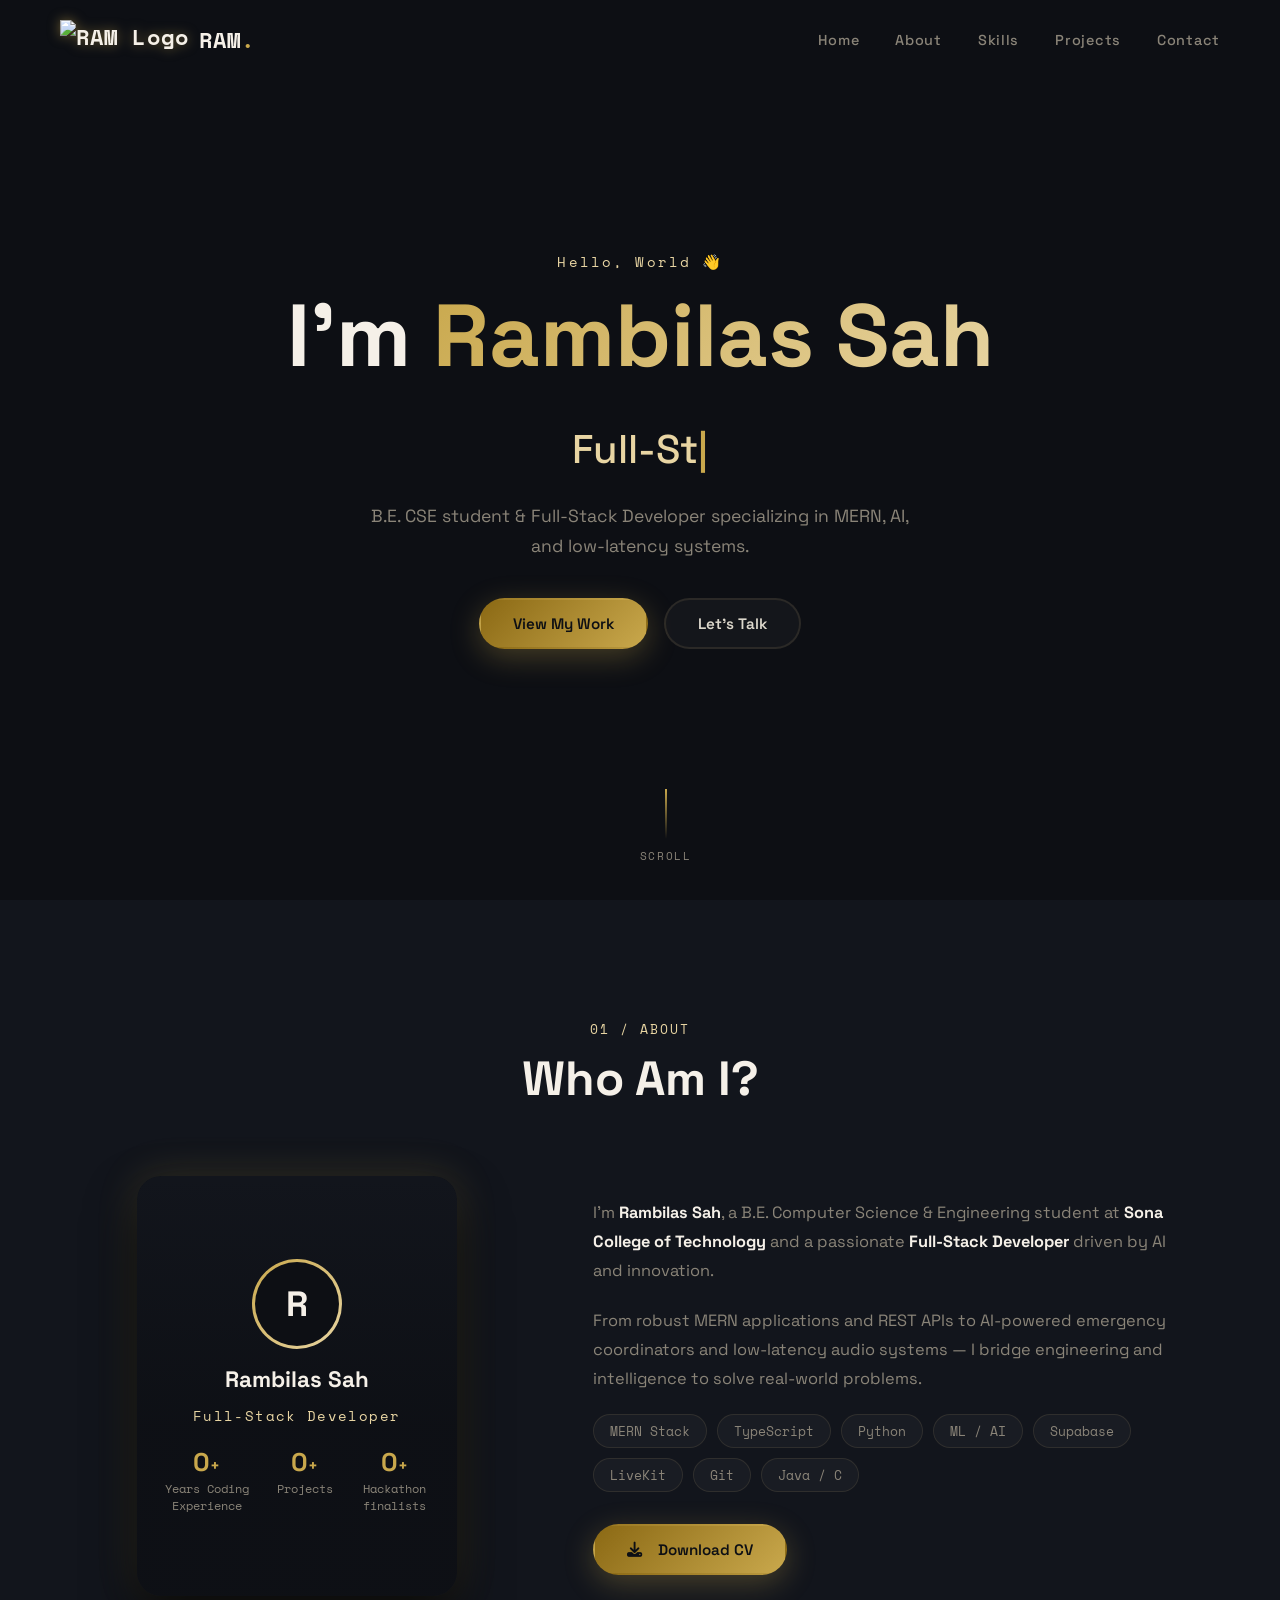
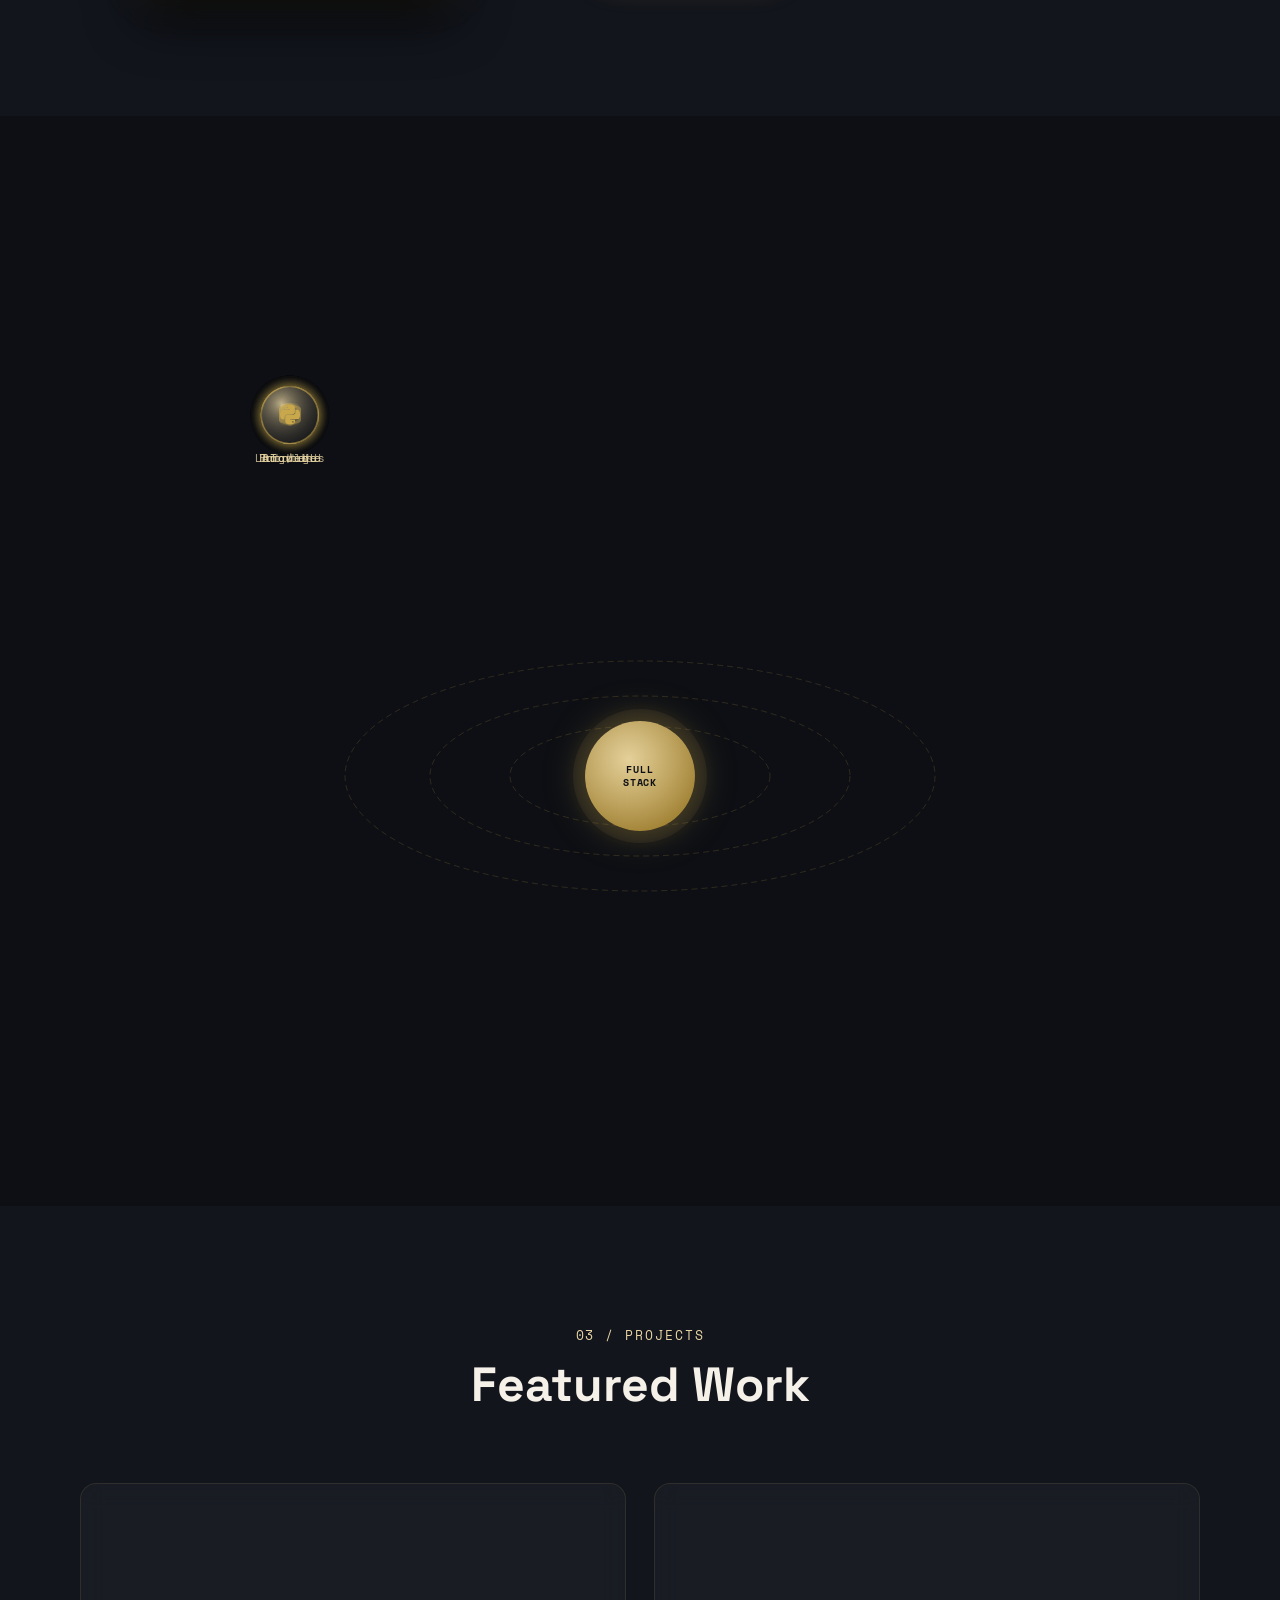
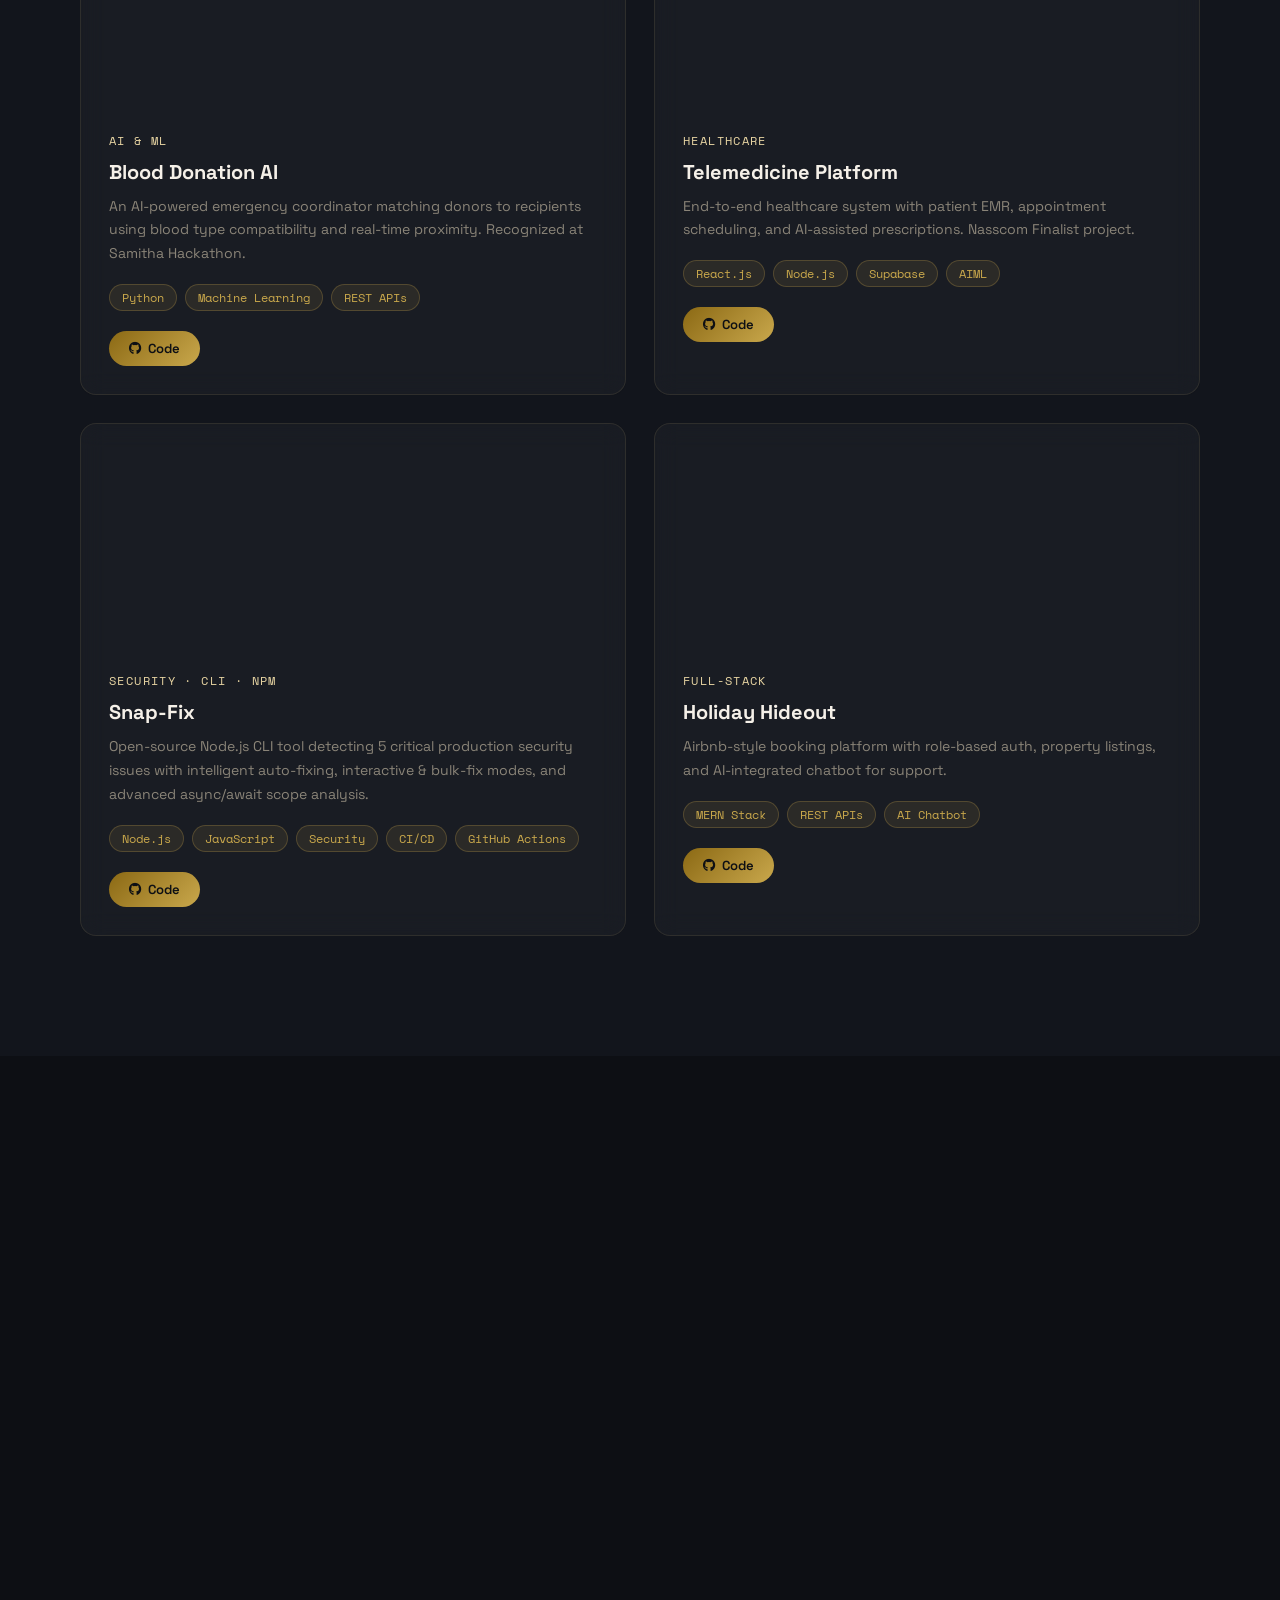
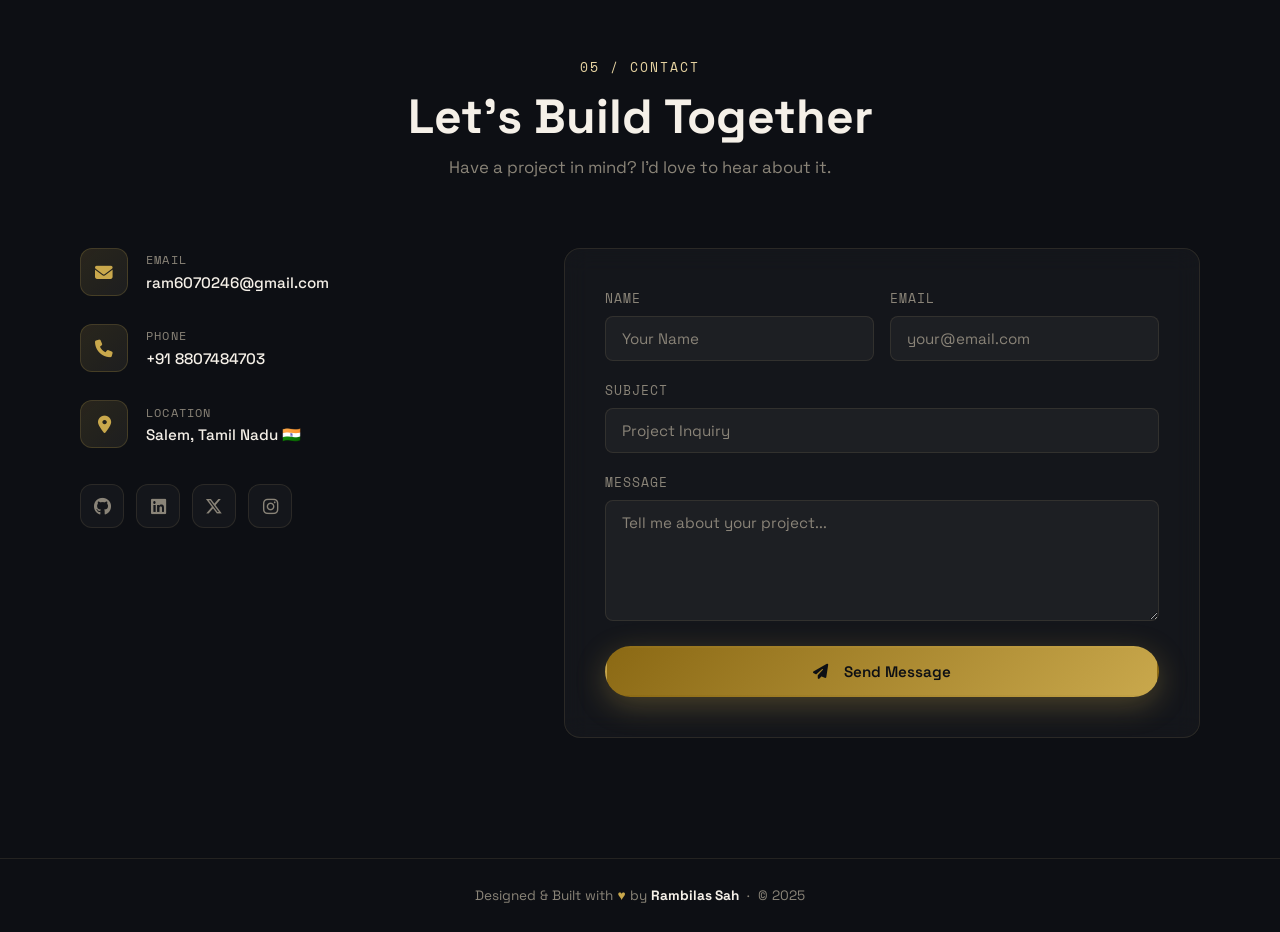
==== index.html @ a5c60ce8 "fixed netlify form" ====
<!DOCTYPE html>
<html lang="en">
<head>
  <meta charset="UTF-8" />
  <meta name="viewport" content="width=device-width, initial-scale=1.0"/>
  <title>Rambilas Sah | Full-Stack Developer & AI Enthusiast</title>
  <link rel="icon" type="image/png" href="favicon.png" />
  <link rel="apple-touch-icon" href="favicon.png" />
  <link rel="stylesheet" href="style.css" />
  <link href="https://fonts.googleapis.com/css2?family=Space+Grotesk:wght@300;400;500;600;700&family=Space+Mono:wght@400;700&display=swap" rel="stylesheet"/>
  <link rel="stylesheet" href="https://cdnjs.cloudflare.com/ajax/libs/font-awesome/6.5.0/css/all.min.css"/>
</head>
<body>

  <!-- ── LOADER ── -->
  <div id="loader">
    <div class="loader-inner">
      <div class="loader-bar"></div>
      <span class="loader-text">Initialising<span class="dots">...</span></span>
    </div>
  </div>

  <!-- ── NAV ── -->
  <nav id="navbar">
    <a href="#hero" class="nav-logo">
      <img src="favicon.png" alt="RAM Logo" class="nav-logo-img" />
      <span>RAM<span class="accent">.</span></span>
    </a>
    <ul class="nav-links">
      <li><a href="/"      class="nav-link">Home</a></li>
      <li><a href="#about"   class="nav-link">About</a></li>
      <li><a href="#skills"  class="nav-link">Skills</a></li>
      <li><a href="#projects"class="nav-link">Projects</a></li>
      <li><a href="#contact" class="nav-link">Contact</a></li>
    </ul>
    <button class="hamburger" id="hamburger" aria-label="menu">
      <span></span><span></span><span></span>
    </button>
  </nav>

  <!-- ── MOBILE MENU ── -->
  <div class="mobile-menu" id="mobileMenu">
    <ul>
      <li><a href="/"       class="mob-link">Home</a></li>
      <li><a href="#about"    class="mob-link">About</a></li>
      <li><a href="#skills"   class="mob-link">Skills</a></li>
      <li><a href="#projects" class="mob-link">Projects</a></li>
      <li><a href="#contact"  class="mob-link">Contact</a></li>
    </ul>
  </div>

  <!-- ══════════════════════════════════════
       SECTION 1 — HERO
  ══════════════════════════════════════ -->
  <section id="hero">
    <canvas id="heroCanvas"></canvas>

    <div class="hero-content">
      <p class="hero-eyebrow">Hello, World 👋</p>
      <h1 class="hero-title">
        I'm <span class="gradient-text">Rambilas Sah</span><br/>
        <span class="typewriter" id="typewriter"></span>
      </h1>
      <p class="hero-sub">
        B.E. CSE student &amp; Full-Stack Developer specializing in MERN, AI, and low-latency systems.
      </p>
      <div class="hero-cta">
        <a href="#projects" class="btn btn-primary">View My Work</a>
        <a href="#contact"  class="btn btn-outline">Let's Talk</a>
      </div>
    </div>

    <div class="scroll-indicator">
      <div class="scroll-line"></div>
      <span>Scroll</span>
    </div>
  </section>

  <!-- ══════════════════════════════════════
       SECTION 2 — ABOUT
  ══════════════════════════════════════ -->
  <section id="about">
    <div class="container">
      <div class="section-header">
        <span class="section-tag">01 / About</span>
        <h2 class="section-title">Who Am I?</h2>
      </div>

      <div class="about-grid">
        <!-- 3-D card -->
        <div class="about-card-wrap">
          <div class="about-card" id="aboutCard">
            <canvas id="aboutCanvas"></canvas>
            <div class="about-card-overlay">
              <div class="about-avatar-ring">
                <div class="about-avatar">R</div>
              </div>
              <p class="about-card-name">Rambilas Sah</p>
              <p class="about-card-role">Full-Stack Developer</p>
              <div class="about-card-stats">
                <div class="stat"><span class="stat-num" data-target="2">0</span><span>+</span><p>Years Coding Experience</p></div>
                <div class="stat"><span class="stat-num" data-target="15">0</span><span>+</span><p>Projects</p></div>
                <div class="stat"><span class="stat-num" data-target="2">0</span><span>+</span><p>Hackathon finalists</p></div>
              </div>
            </div>
          </div>
        </div>

        <!-- Text -->
        <div class="about-text">
          <p class="about-para">
            I'm <strong>Rambilas Sah</strong>, a B.E. Computer Science &amp; Engineering student at <strong>Sona College of Technology</strong> and a passionate <strong>Full-Stack Developer</strong> driven by AI and innovation.
          </p>
          <p class="about-para">
            From robust MERN applications and REST APIs to AI-powered emergency coordinators and low-latency audio systems — I bridge engineering and intelligence to solve real-world problems.
          </p>
          <div class="about-tags">
            <span class="tag">MERN Stack</span><span class="tag">TypeScript</span>
            <span class="tag">Python</span><span class="tag">ML / AI</span>
            <span class="tag">Supabase</span><span class="tag">LiveKit</span>
            <span class="tag">Git</span><span class="tag">Java / C</span>
          </div>
          <a href="Rambilas_Sah_resume.pdf" class="btn btn-primary" download>
            <i class="fa fa-download"></i>&nbsp; Download CV
          </a>
        </div>
      </div>
    </div>
  </section>

  <!-- ══════════════════════════════════════
       SECTION 3 — SKILLS (Tech Orbit)
  ══════════════════════════════════════ -->
  <section id="skills">
    <canvas id="skillsCanvas"></canvas>
    <div class="container">
      <div class="section-header reveal">
        <span class="section-tag">02 / Skills</span>
        <h2 class="section-title">What I Do</h2>
        <p class="section-sub">Hover a planet to explore its technologies</p>
      </div>

      <!-- ORBIT SYSTEM -->
      <div class="orbit-system" id="orbitSystem">

        <!-- SVG orbit rings -->
        <svg class="orbit-rings" viewBox="0 0 700 700" xmlns="http://www.w3.org/2000/svg">
          <ellipse cx="350" cy="350" rx="130" ry="50"  class="orbit-ring" />
          <ellipse cx="350" cy="350" rx="210" ry="80"  class="orbit-ring" />
          <ellipse cx="350" cy="350" rx="295" ry="115" class="orbit-ring" />
        </svg>

        <!-- Core -->
        <div class="orbit-core">
          <div class="orbit-core-glow"></div>
          <span class="orbit-core-label">FULL<br/>STACK</span>
        </div>

        <!-- Planets -->
        <div class="orbit-planet" id="planet-0" data-orbit="0" data-angle="0">
          <div class="planet-body">
            <i class="fa-brands fa-react"></i>
          </div>
          <span class="planet-label">Frontend</span>
        </div>

        <div class="orbit-planet" id="planet-1" data-orbit="1" data-angle="60">
          <div class="planet-body">
            <i class="fa-brands fa-node-js"></i>
          </div>
          <span class="planet-label">Backend</span>
        </div>

        <div class="orbit-planet" id="planet-2" data-orbit="2" data-angle="120">
          <div class="planet-body">
            <i class="fa-solid fa-database"></i>
          </div>
          <span class="planet-label">Database</span>
        </div>

        <div class="orbit-planet" id="planet-3" data-orbit="0" data-angle="180">
          <div class="planet-body">
            <i class="fa-brands fa-git-alt"></i>
          </div>
          <span class="planet-label">Tools</span>
        </div>

        <div class="orbit-planet" id="planet-4" data-orbit="1" data-angle="240">
          <div class="planet-body">
            <i class="fa-solid fa-cube"></i>
          </div>
          <span class="planet-label">AI / ML</span>
        </div>

        <div class="orbit-planet" id="planet-5" data-orbit="2" data-angle="300">
          <div class="planet-body">
            <i class="fa-brands fa-python"></i>
          </div>
          <span class="planet-label">Languages</span>
        </div>

      <!-- Hover sidebar -->
      <div class="orbit-sidebar" id="orbitSidebar">
        <div class="osb-icon" id="osbIcon"></div>
        <h3 class="osb-title" id="osbTitle"></h3>
        <ul class="osb-list" id="osbList"></ul>
      </div>

    </div><!-- /orbit-system -->

    </div>
  </section>

  <!-- ══════════════════════════════════════
       SECTION 4 — PROJECTS
  ══════════════════════════════════════ -->
  <section id="projects">
    <div class="container">
      <div class="section-header">
        <span class="section-tag">03 / Projects</span>
        <h2 class="section-title">Featured Work</h2>
      </div>

      <div class="projects-grid">

        <div class="project-card" data-index="0">
          <div class="project-canvas-wrap">
            <canvas class="project-canvas" id="pCanvas0"></canvas>
          </div>
          <div class="project-info">
            <span class="project-tag">AI & ML</span>
            <h3>Blood Donation AI</h3>
            <p>An AI-powered emergency coordinator matching donors to recipients using blood type compatibility and real-time proximity. Recognized at Samitha Hackathon.</p>
            <div class="project-tech">
              <span>Python</span><span>Machine Learning</span><span>REST APIs</span>
            </div>
            <div class="project-links">
              <a href="https://github.com/Ram-sah19/Blood_donation_ai" target="_blank" class="proj-btn"><i class="fa-brands fa-github"></i> Code</a>
            </div>
          </div>
        </div>

        <div class="project-card" data-index="1">
          <div class="project-canvas-wrap">
            <canvas class="project-canvas" id="pCanvas1"></canvas>
          </div>
          <div class="project-info">
            <span class="project-tag">Healthcare</span>
            <h3>Telemedicine Platform</h3>
            <p>End-to-end healthcare system with patient EMR, appointment scheduling, and AI-assisted prescriptions. Nasscom Finalist project.</p>
            <div class="project-tech">
              <span>React.js</span><span>Node.js</span><span>Supabase</span><span>AIML</span>
            </div>
            <div class="project-links">
              <a href="https://github.com/bipin523396/healthcare-teleconsultation" target="_blank" class="proj-btn"><i class="fa-brands fa-github"></i> Code</a>
            </div>
          </div>
        </div>

        <div class="project-card" data-index="2">
          <div class="project-canvas-wrap">
            <canvas class="project-canvas" id="pCanvas2"></canvas>
          </div>
          <div class="project-info">
            <span class="project-tag">Security · CLI · npm</span>
            <h3>Snap-Fix</h3>
            <p>Open-source Node.js CLI tool detecting 5 critical production security issues with intelligent auto-fixing, interactive & bulk-fix modes, and advanced async/await scope analysis.</p>
            <div class="project-tech">
              <span>Node.js</span><span>JavaScript</span><span>Security</span><span>CI/CD</span><span>GitHub Actions</span>
            </div>
            <div class="project-links">
              <a href="https://github.com/Ram-sah19/snap-fix" target="_blank" class="proj-btn"><i class="fa-brands fa-github"></i> Code</a>
            </div>
          </div>
        </div>

        <div class="project-card" data-index="3">
          <div class="project-canvas-wrap">
            <canvas class="project-canvas" id="pCanvas3"></canvas>
          </div>
          <div class="project-info">
            <span class="project-tag">Full-Stack</span>
            <h3>Holiday Hideout</h3>
            <p>Airbnb-style booking platform with role-based auth, property listings, and AI-integrated chatbot for support.</p>
            <div class="project-tech">
              <span>MERN Stack</span><span>REST APIs</span><span>AI Chatbot</span>
            </div>
            <div class="project-links">
              <a href="https://github.com/Ram-sah19/Holiday-Hideouts" target="_blank" class="proj-btn"><i class="fa-brands fa-github"></i> Code</a>
            </div>
          </div>
        </div>

      </div>
    </div>
  </section>

  <!-- ══════════════════════════════════════
       SECTION 4.5 — OPEN SOURCE / GIVING BACK
  ══════════════════════════════════════ -->
  <section id="giving-back">
    <canvas id="givingCanvas"></canvas>
    <div class="container">
      <div class="section-header reveal">
        <span class="section-tag">04 / Open Source</span>
        <h2 class="section-title">Giving Back</h2>
        <p class="section-sub">Contributing to the open-source community</p>
      </div>
      <div class="giving-card-wrap reveal">
        <div class="giving-card" id="givingCard">
          <div class="giving-card-inner">
            <div class="giving-icon"><i class="fa-brands fa-rocketchat"></i></div>
            <div class="giving-body">
              <h3>Rocket.Chat (Electron)</h3>
              <p>Contributor to the desktop client. Fixed anchor link routing bugs in TypeScript, ensuring a better user experience for thousands of users.</p>
              <div class="giving-meta">
                <span class="giving-tag">TypeScript</span>
                <span class="giving-tag">Open Source</span>
                <span class="giving-tag">Bug Fix</span>
              </div>
              <a href="https://github.com/RocketChat/Rocket.Chat.Electron" target="_blank" class="btn btn-primary">
                <i class="fa-brands fa-github"></i>&nbsp; View Repo
              </a>
            </div>
          </div>
        </div>
      </div>
    </div>
  </section>


  <!-- ══════════════════════════════════════
       SECTION 5 — CONTACT
  ══════════════════════════════════════ -->
  <section id="contact">
    <canvas id="contactCanvas"></canvas>
    <div class="container">
      <div class="section-header">
        <span class="section-tag">05 / Contact</span>
        <h2 class="section-title">Let's Build Together</h2>
        <p class="section-sub">Have a project in mind? I'd love to hear about it.</p>
      </div>

      <div class="contact-grid">
        <div class="contact-info">
          <div class="contact-item">
            <div class="contact-icon"><i class="fa fa-envelope"></i></div>
            <div>
              <p class="ci-label">Email</p>
              <a href="mailto:ram6070246@gmail.com" class="ci-value">ram6070246@gmail.com</a>
            </div>
          </div>
          <div class="contact-item">
            <div class="contact-icon"><i class="fa fa-phone"></i></div>
            <div>
              <p class="ci-label">Phone</p>
              <a href="tel:+918807484703" class="ci-value">+91 8807484703</a>
            </div>
          </div>
          <div class="contact-item">
            <div class="contact-icon"><i class="fa fa-location-dot"></i></div>
            <div>
              <p class="ci-label">Location</p>
              <p class="ci-value">Salem, Tamil Nadu 🇮🇳</p>
            </div>
          </div>
          <div class="social-links">
            <a href="https://github.com/Ram-sah19" target="_blank" class="social-btn" aria-label="GitHub"><i class="fa-brands fa-github"></i></a>
            <a href="https://www.linkedin.com/in/rambilas-sah-3610192a4/" target="_blank" class="social-btn" aria-label="LinkedIn"><i class="fa-brands fa-linkedin"></i></a>
            <a href="#" class="social-btn" aria-label="Twitter"><i class="fa-brands fa-x-twitter"></i></a>
            <a href="https://www.instagram.com/ram.sah02_/" target="_blank" class="social-btn" aria-label="Instagram"><i class="fa-brands fa-instagram"></i></a>
          </div>
        </div>

        <form class="contact-form" id="contactForm" name="contact" method="POST" data-netlify="true" action="/success.html">
          <input type="hidden" name="form-name" value="contact" />
          <div class="form-row">
            <div class="form-group">
              <label>Name</label>
              <input type="text" name="name" placeholder="Your Name" required />
            </div>
            <div class="form-group">
              <label>Email</label>
              <input type="email" name="email" placeholder="your@email.com" required />
            </div>
          </div>
          <div class="form-group">
            <label>Subject</label>
            <input type="text" name="subject" placeholder="Project Inquiry" />
          </div>
          <div class="form-group">
            <label>Message</label>
            <textarea rows="5" name="message" placeholder="Tell me about your project..." required></textarea>
          </div>
          <button type="submit" class="btn btn-primary full-width">
            <i class="fa fa-paper-plane"></i>&nbsp; Send Message
          </button>
          <p class="form-success" id="formSuccess">✅ Message sent! I'll get back to you soon.</p>
        </form>
      </div>
    </div>
  </section>

  <!-- ── FOOTER ── -->
  <footer>
    <p>Designed &amp; Built with <span class="accent">♥</span> by <strong>Rambilas Sah</strong> &nbsp;·&nbsp; © 2025</p>
  </footer>

  <!-- Three.js CDN -->
  <script src="https://cdnjs.cloudflare.com/ajax/libs/three.js/r134/three.min.js"></script>
  <script src="main.js"></script>
</body>
</html>
---- style.css ----
/* ═══════════════════════════════════════════════════════
   RAM PORTFOLIO — style.css
   Dark theme · Neon accents · Glass morphism · 3-D cards
═══════════════════════════════════════════════════════ */

/* ── RESET & VARIABLES ── */
*, *::before, *::after { margin:0; padding:0; box-sizing:border-box; }

:root {
  --bg:        #0d0f14;
  --bg2:       #12151c;
  --bg3:       #181c25;
  --surface:   rgba(255,255,255,.03);
  --border:    rgba(200,180,120,.12);
  --accent:    #c9a84c;
  --accent2:   #e8d5a3;
  --accent3:   #8b6914;
  --text:      #ddd8cc;
  --text-muted:#8a8478;
  --white:     #f5f0e8;
  --radius:    16px;
  --radius-sm: 8px;
  --shadow:    0 25px 50px rgba(0,0,0,.7);
  --glow:      0 0 40px rgba(201,168,76,.2);
  --font:      'Space Grotesk', sans-serif;
  --mono:      'Space Mono', monospace;
  --transition:.35s cubic-bezier(.4,0,.2,1);
}

html { scroll-behavior:smooth; }

body {
  font-family: var(--font);
  background: var(--bg);
  color: var(--text);
  overflow-x: hidden;
}

/* ── SCROLLBAR ── */
::-webkit-scrollbar { width:6px; }
::-webkit-scrollbar-track { background:var(--bg); }
::-webkit-scrollbar-thumb { background:var(--accent); border-radius:3px; }

/* ── SELECTION ── */
::selection { background:var(--accent); color:#fff; }


/* ── LOADER ── */
#loader {
  position:fixed; inset:0;
  background:var(--bg);
  display:flex; align-items:center; justify-content:center;
  z-index:10000;
  transition:opacity .6s, visibility .6s;
}
#loader.hidden { opacity:0; visibility:hidden; }
.loader-inner { text-align:center; }
.loader-bar {
  width:200px; height:3px;
  background:var(--border);
  border-radius:2px;
  overflow:hidden;
  margin:0 auto 16px;
}
.loader-bar::after {
  content:'';
  display:block;
  height:100%;
  background:linear-gradient(90deg,var(--accent),var(--accent2));
  animation:loadBar 1.8s ease forwards;
}
@keyframes loadBar { from{width:0} to{width:100%} }
.loader-text {
  font-family:var(--mono);
  font-size:.85rem;
  color:var(--text-muted);
  letter-spacing:.1em;
}
.dots { animation:dots 1.2s infinite; }
@keyframes dots {
  0%,20%{content:'.'} 40%{content:'..'} 60%,100%{content:'...'}
}

/* ── NAVBAR ── */
#navbar {
  position:fixed; top:0; left:0; right:0;
  display:flex; align-items:center; justify-content:space-between;
  padding:20px 60px;
  z-index:1000;
  transition:background var(--transition), padding var(--transition), backdrop-filter var(--transition);
}
#navbar.scrolled {
  background:rgba(13,15,20,.92);
  backdrop-filter:blur(20px);
  padding:14px 60px;
  border-bottom:1px solid var(--border);
}
.nav-logo {
  display:flex;
  align-items:center;
  gap:10px;
  text-decoration:none;
  font-family:var(--mono);
  font-size:1.4rem;
  font-weight:700;
  color:var(--white);
  letter-spacing:.05em;
}
.nav-logo-img {
  height:38px;
  width:auto;
  object-fit:contain;
  filter:drop-shadow(0 0 6px rgba(201,168,76,.5));
  transition:filter var(--transition), transform var(--transition);
}
.nav-logo:hover .nav-logo-img {
  filter:drop-shadow(0 0 14px rgba(201,168,76,.9));
  transform:scale(1.08) rotate(-4deg);
}
.nav-links { display:flex; gap:36px; list-style:none; }
.nav-link {
  color:var(--text-muted);
  text-decoration:none;
  font-size:.9rem;
  font-weight:500;
  letter-spacing:.05em;
  position:relative;
  transition:color var(--transition);
}
.nav-link::after {
  content:'';
  position:absolute; bottom:-4px; left:0;
  width:0; height:2px;
  background:linear-gradient(90deg,var(--accent),var(--accent2));
  border-radius:1px;
  transition:width var(--transition);
}
.nav-link:hover, .nav-link.active { color:var(--white); }
.nav-link:hover::after, .nav-link.active::after { width:100%; }

.hamburger {
  display:none; flex-direction:column; gap:5px;
  background:none; border:none; padding:4px;
}
.hamburger span {
  display:block; width:24px; height:2px;
  background:var(--text); border-radius:1px;
  transition:var(--transition);
}
.hamburger.open span:nth-child(1){ transform:translateY(7px) rotate(45deg); }
.hamburger.open span:nth-child(2){ opacity:0; }
.hamburger.open span:nth-child(3){ transform:translateY(-7px) rotate(-45deg); }

/* ── MOBILE MENU ── */
.mobile-menu {
  position:fixed; top:0; right:-100%;
  width:280px; height:100vh;
  background:rgba(13,15,20,.98);
  backdrop-filter:blur(20px);
  border-left:1px solid var(--border);
  z-index:999;
  display:flex; align-items:center; justify-content:center;
  transition:right var(--transition);
}
.mobile-menu.open { right:0; }
.mobile-menu ul { list-style:none; text-align:center; }
.mobile-menu li { margin:24px 0; }
.mob-link {
  color:var(--text);
  text-decoration:none;
  font-size:1.3rem;
  font-weight:600;
  transition:color var(--transition);
}
.mob-link:hover { color:var(--accent2); }

/* ── SHARED ── */
.container { max-width:1200px; margin:0 auto; padding:0 40px; }
.accent { color:var(--accent); }
.gradient-text {
  background:linear-gradient(135deg,var(--accent),var(--accent2));
  -webkit-background-clip:text;
  -webkit-text-fill-color:transparent;
  background-clip:text;
}

.section-header { text-align:center; margin-bottom:70px; }
.section-tag {
  font-family:var(--mono);
  font-size:.8rem;
  color:var(--accent2);
  letter-spacing:.15em;
  text-transform:uppercase;
  display:block;
  margin-bottom:12px;
}
.section-title {
  font-size:clamp(2rem,4vw,3rem);
  font-weight:700;
  color:var(--white);
  line-height:1.15;
}
.section-sub {
  color:var(--text-muted);
  margin-top:12px;
  font-size:1.05rem;
}

/* ── BUTTONS ── */
.btn {
  display:inline-flex; align-items:center; gap:8px;
  padding:14px 32px;
  border-radius:50px;
  font-family:var(--font);
  font-size:.95rem;
  font-weight:600;
  text-decoration:none;
  transition:var(--transition);
  border:2px solid transparent;
}
.btn-primary {
  background:linear-gradient(135deg,var(--accent3),var(--accent));
  color:#0d0f14;
  box-shadow:0 8px 30px rgba(201,168,76,.3);
}
.btn-primary:hover {
  transform:translateY(-3px);
  box-shadow:0 16px 40px rgba(201,168,76,.45);
}
.btn-outline {
  border-color:var(--border);
  color:var(--text);
  background:var(--surface);
  backdrop-filter:blur(10px);
}
.btn-outline:hover {
  border-color:var(--accent);
  color:var(--white);
  transform:translateY(-3px);
}
.full-width { width:100%; justify-content:center; }

/* ══════════════════════════════════════
   HERO
══════════════════════════════════════ */
#hero {
  position:relative;
  height:100vh; min-height:700px;
  display:flex; align-items:center; justify-content:center;
  overflow:hidden;
}
#heroCanvas {
  position:absolute; inset:0;
  width:100%; height:100%;
}
.hero-content {
  position:relative; z-index:2;
  text-align:center;
  padding:0 20px;
  animation:fadeUp .9s ease both;
}
@keyframes fadeUp {
  from{opacity:0;transform:translateY(40px)}
  to{opacity:1;transform:translateY(0)}
}
.hero-eyebrow {
  font-family:var(--mono);
  font-size:.9rem;
  color:var(--accent2);
  letter-spacing:.15em;
  margin-bottom:16px;
}
.hero-title {
  font-size:clamp(2.8rem,7vw,5.5rem);
  font-weight:700;
  line-height:1.1;
  color:var(--white);
  margin-bottom:20px;
}
.typewriter {
  display:inline-block;
  font-size:clamp(1.4rem,3.5vw,2.5rem);
  color:var(--accent2);
  font-weight:500;
  min-height:1.2em;
}
.typewriter::after {
  content:'|';
  animation:blink .7s infinite;
  color:var(--accent);
}
@keyframes blink { 0%,100%{opacity:1} 50%{opacity:0} }
.hero-sub {
  color:var(--text-muted);
  font-size:1.1rem;
  max-width:560px;
  margin:0 auto 36px;
  line-height:1.7;
}
.hero-cta { display:flex; gap:16px; justify-content:center; flex-wrap:wrap; }

.scroll-indicator {
  position:absolute; bottom:36px; left:50%;
  transform:translateX(-50%);
  display:flex; flex-direction:column; align-items:center; gap:8px;
  z-index:2;
  animation:fadeUp 1.2s .6s ease both;
}
.scroll-line {
  width:2px; height:50px;
  background:linear-gradient(to bottom,var(--accent),transparent);
  animation:scrollPulse 1.8s infinite;
}
@keyframes scrollPulse {
  0%,100%{opacity:.3;transform:scaleY(1)}
  50%{opacity:1;transform:scaleY(1.2)}
}
.scroll-indicator span {
  font-family:var(--mono);
  font-size:.7rem;
  color:var(--text-muted);
  letter-spacing:.15em;
  text-transform:uppercase;
}

/* ══════════════════════════════════════
   ABOUT
══════════════════════════════════════ */
#about {
  padding:120px 0;
  background:var(--bg2);
}
.about-grid {
  display:grid;
  grid-template-columns:1fr 1.4fr;
  gap:80px;
  align-items:center;
}

/* 3-D card */
.about-card-wrap {
  perspective:1000px;
  display:flex; justify-content:center;
}
.about-card {
  position:relative;
  width:320px; height:420px;
  border-radius:24px;
  overflow:hidden;
  transform-style:preserve-3d;
  transition:transform .1s;
  box-shadow:var(--shadow), var(--glow);
}
#aboutCanvas {
  position:absolute; inset:0;
  width:100%; height:100%;
}
.about-card-overlay {
  position:absolute; inset:0;
  display:flex; flex-direction:column;
  align-items:center; justify-content:center;
  gap:12px;
  background:linear-gradient(180deg,rgba(13,15,20,0) 0%,rgba(13,15,20,.88) 60%);
  padding:24px;
}
.about-avatar-ring {
  width:90px; height:90px;
  border-radius:50%;
  background:linear-gradient(135deg,var(--accent),var(--accent2));
  padding:3px;
  margin-bottom:4px;
}
.about-avatar {
  width:100%; height:100%;
  border-radius:50%;
  background:var(--bg);
  display:flex; align-items:center; justify-content:center;
  font-size:2.2rem;
  font-weight:700;
  color:var(--white);
}
.about-card-name {
  font-size:1.4rem;
  font-weight:700;
  color:var(--white);
}
.about-card-role {
  font-size:.85rem;
  color:var(--accent2);
  font-family:var(--mono);
  letter-spacing:.1em;
}
.about-card-stats {
  display:flex; gap:24px;
  margin-top:8px;
}
.stat { text-align:center; }
.stat-num {
  font-size:1.6rem;
  font-weight:700;
  color:var(--white);
}
.stat span { color:var(--accent); font-weight:700; }
.stat p {
  font-size:.72rem;
  color:var(--text-muted);
  margin-top:2px;
  font-family:var(--mono);
}

/* About text */
.about-para {
  color:var(--text-muted);
  line-height:1.8;
  margin-bottom:20px;
  font-size:1.02rem;
}
.about-para strong { color:var(--white); }
.about-tags {
  display:flex; flex-wrap:wrap; gap:10px;
  margin-bottom:32px;
}
.tag {
  padding:6px 16px;
  border-radius:50px;
  background:var(--surface);
  border:1px solid var(--border);
  font-size:.82rem;
  color:var(--text-muted);
  font-family:var(--mono);
  transition:var(--transition);
}
.tag:hover {
  border-color:var(--accent);
  color:var(--accent);
}

/* ══════════════════════════════════════
   SKILLS — TECH ORBIT SOLAR SYSTEM
══════════════════════════════════════ */
#skills {
  position:relative;
  padding:120px 0 80px;
  overflow:hidden;
}
#skillsCanvas {
  position:absolute; inset:0;
  width:100%; height:100%;
  opacity:.25;
}

/* Orbit wrapper */
.orbit-system {
  position:relative;
  width:700px; height:700px;
  margin:0 auto;
  user-select:none;
}

/* SVG rings */
.orbit-rings {
  position:absolute; inset:0;
  width:100%; height:100%;
  pointer-events:none;
}
.orbit-ring {
  fill:none;
  stroke:rgba(201,168,76,.18);
  stroke-width:1;
  stroke-dasharray:6 4;
}

/* Core */
.orbit-core {
  position:absolute;
  top:50%; left:50%;
  transform:translate(-50%,-50%);
  width:110px; height:110px;
  border-radius:50%;
  background:radial-gradient(circle at 40% 35%, #e8d5a3, #8b6914);
  display:flex; align-items:center; justify-content:center;
  z-index:10;
  box-shadow:0 0 0 12px rgba(201,168,76,.08), 0 0 40px rgba(201,168,76,.35);
  animation:corePulse 3s ease-in-out infinite;
}
@keyframes corePulse {
  0%,100%{ box-shadow:0 0 0 12px rgba(201,168,76,.08), 0 0 40px rgba(201,168,76,.35); }
  50%{     box-shadow:0 0 0 20px rgba(201,168,76,.04), 0 0 60px rgba(201,168,76,.5);  }
}
.orbit-core-glow {
  position:absolute; inset:-20px;
  border-radius:50%;
  background:radial-gradient(circle, rgba(201,168,76,.15) 0%, transparent 70%);
  animation:coreGlow 3s ease-in-out infinite;
}
@keyframes coreGlow {
  0%,100%{ opacity:.6; transform:scale(1); }
  50%{     opacity:1;  transform:scale(1.15); }
}
.orbit-core-label {
  font-family:var(--mono);
  font-size:.65rem;
  font-weight:700;
  color:#0d0f14;
  text-align:center;
  line-height:1.3;
  letter-spacing:.08em;
  position:relative; z-index:1;
}

/* Planets */
.orbit-planet {
  position:absolute;
  display:flex; flex-direction:column; align-items:center; gap:6px;
  transform:translate(-50%,-50%);
  cursor:pointer;
  transition:opacity .4s, filter .4s;
  z-index:5;
}
.orbit-planet.dimmed {
  opacity:.3;
  filter:grayscale(.6);
}
.planet-body {
  width:58px; height:58px;
  border-radius:50%;
  background:radial-gradient(circle at 35% 30%, rgba(232,213,163,.25), rgba(13,15,20,.9));
  border:1.5px solid rgba(201,168,76,.5);
  display:flex; align-items:center; justify-content:center;
  font-size:1.4rem;
  color:var(--accent);
  transition:transform .3s, box-shadow .3s, border-color .3s;
  box-shadow:0 0 12px rgba(201,168,76,.2);
}
.orbit-planet:hover .planet-body,
.orbit-planet.active .planet-body {
  transform:scale(1.2);
  border-color:var(--accent);
  box-shadow:0 0 24px rgba(201,168,76,.55);
}
.planet-label {
  font-family:var(--mono);
  font-size:.68rem;
  color:var(--accent2);
  letter-spacing:.08em;
  white-space:nowrap;
  opacity:.8;
  transition:opacity .3s;
}
.orbit-planet:hover .planet-label,
.orbit-planet.active .planet-label { opacity:1; color:var(--accent); }

/* Info sidebar */
.orbit-sidebar {
  position:absolute;
  top:50%; right:-260px;
  transform:translateY(-50%);
  width:230px;
  background:rgba(13,15,20,.95);
  border:1px solid rgba(201,168,76,.3);
  border-radius:var(--radius);
  padding:28px 24px;
  backdrop-filter:blur(18px);
  box-shadow:0 20px 50px rgba(0,0,0,.6), 0 0 24px rgba(201,168,76,.1);
  opacity:0;
  pointer-events:none;
  transition:opacity .3s ease, right .35s cubic-bezier(.4,0,.2,1);
  z-index:30;
}
.orbit-sidebar.visible {
  opacity:1;
  right:-250px;
  pointer-events:all;
}
.osb-icon {
  font-size:2rem;
  color:var(--accent);
  margin-bottom:10px;
}
.osb-title {
  font-size:1rem;
  font-weight:700;
  color:var(--white);
  margin-bottom:14px;
  padding-bottom:10px;
  border-bottom:1px solid rgba(201,168,76,.2);
}
.osb-list {
  list-style:none;
  display:flex;
  flex-direction:column;
  gap:8px;
}
.osb-list li {
  display:flex;
  align-items:center;
  gap:8px;
  font-family:var(--mono);
  font-size:.78rem;
  color:var(--accent2);
  animation:tagPop .25s ease both;
}
.osb-list li::before {
  content:'';
  width:6px; height:6px;
  border-radius:50%;
  background:var(--accent);
  flex-shrink:0;
}

/* Mobile: sidebar becomes bottom bar */
@media(max-width:900px){
  .orbit-sidebar {
    top:auto; right:50%;
    bottom:-180px;
    transform:translateX(50%);
    width:90%;
    max-width:340px;
  }
  .orbit-sidebar.visible {
    bottom:-170px;
    right:50%;
  }
  .osb-list { flex-direction:row; flex-wrap:wrap; }
}

/* Mobile fallback */
@media(max-width:768px){
  .orbit-system { width:340px; height:340px; }
  .orbit-core   { width:70px; height:70px; }
  .orbit-core-label { font-size:.5rem; }
  .planet-body  { width:40px; height:40px; font-size:1rem; }
  .planet-label { font-size:.55rem; }
  .orbit-info-panel { padding:24px 20px; }
}

/* ══════════════════════════════════════
   PROJECTS
══════════════════════════════════════ */
#projects {
  padding:120px 0;
  background:var(--bg2);
}
.projects-grid {
  display:grid;
  grid-template-columns:repeat(2,1fr);
  gap:28px;
}
.project-card {
  background:var(--surface);
  border:1px solid var(--border);
  border-radius:var(--radius);
  overflow:hidden;
  transition:var(--transition);
  backdrop-filter:blur(12px);
}
.project-card:hover {
  transform:translateY(-8px);
  border-color:rgba(201,168,76,.4);
  box-shadow:0 30px 60px rgba(0,0,0,.6), var(--glow);
}
.project-canvas-wrap {
  position:relative;
  height:220px;
  overflow:hidden;
}
.project-canvas {
  width:100%; height:100%;
  display:block;
}
.project-info { padding:28px; }
.project-tag {
  font-family:var(--mono);
  font-size:.72rem;
  color:var(--accent2);
  letter-spacing:.12em;
  text-transform:uppercase;
  display:block;
  margin-bottom:10px;
}
.project-info h3 {
  font-size:1.25rem;
  font-weight:700;
  color:var(--white);
  margin-bottom:10px;
}
.project-info p {
  font-size:.88rem;
  color:var(--text-muted);
  line-height:1.7;
  margin-bottom:18px;
}
.project-tech {
  display:flex; flex-wrap:wrap; gap:8px;
  margin-bottom:20px;
}
.project-tech span {
  padding:4px 12px;
  border-radius:50px;
  background:rgba(201,168,76,.1);
  border:1px solid rgba(201,168,76,.25);
  font-size:.75rem;
  color:var(--accent);
  font-family:var(--mono);
}
.project-links { display:flex; gap:12px; }
.proj-btn {
  display:inline-flex; align-items:center; gap:6px;
  padding:9px 20px;
  border-radius:50px;
  font-size:.82rem;
  font-weight:600;
  text-decoration:none;
  transition:var(--transition);
  background:linear-gradient(135deg,var(--accent3),var(--accent));
  color:#0d0f14;
}
.proj-btn.outline {
  background:transparent;
  border:1px solid var(--border);
  color:var(--text-muted);
}
.proj-btn:hover { transform:translateY(-2px); opacity:.9; }
.proj-btn.outline:hover { border-color:var(--accent); color:var(--white); }

/* ══════════════════════════════════════
   CONTACT
══════════════════════════════════════ */
#contact {
  position:relative;
  padding:120px 0;
  overflow:hidden;
}
#contactCanvas {
  position:absolute; inset:0;
  width:100%; height:100%;
  opacity:.35;
}
.contact-grid {
  position:relative; z-index:1;
  display:grid;
  grid-template-columns:1fr 1.5fr;
  gap:60px;
  align-items:start;
}
.contact-item {
  display:flex; align-items:center; gap:18px;
  margin-bottom:28px;
}
.contact-icon {
  width:48px; height:48px;
  border-radius:12px;
  background:linear-gradient(135deg,rgba(201,168,76,.15),rgba(232,213,163,.08));
  border:1px solid rgba(201,168,76,.2);
  display:flex; align-items:center; justify-content:center;
  font-size:1.1rem;
  color:var(--accent);
  flex-shrink:0;
}
.ci-label {
  font-size:.75rem;
  color:var(--text-muted);
  font-family:var(--mono);
  letter-spacing:.1em;
  text-transform:uppercase;
  margin-bottom:4px;
}
.ci-value {
  color:var(--white);
  text-decoration:none;
  font-size:.95rem;
  font-weight:500;
  transition:color var(--transition);
}
.ci-value:hover { color:var(--accent2); }
.social-links {
  display:flex; gap:12px;
  margin-top:36px;
}
.social-btn {
  width:44px; height:44px;
  border-radius:12px;
  background:var(--surface);
  border:1px solid var(--border);
  display:flex; align-items:center; justify-content:center;
  color:var(--text-muted);
  text-decoration:none;
  font-size:1.1rem;
  transition:var(--transition);
}
.social-btn:hover {
  background:linear-gradient(135deg,var(--accent3),var(--accent));
  border-color:transparent;
  color:#0d0f14;
  transform:translateY(-3px);
}

/* Form */
.contact-form {
  background:var(--surface);
  border:1px solid var(--border);
  border-radius:var(--radius);
  padding:40px;
  backdrop-filter:blur(12px);
}
.form-row { display:grid; grid-template-columns:1fr 1fr; gap:16px; }
.form-group { margin-bottom:20px; }
.form-group label {
  display:block;
  font-size:.8rem;
  color:var(--text-muted);
  font-family:var(--mono);
  letter-spacing:.08em;
  text-transform:uppercase;
  margin-bottom:8px;
}
.form-group input,
.form-group textarea {
  width:100%;
  background:rgba(255,255,255,.04);
  border:1px solid var(--border);
  border-radius:var(--radius-sm);
  padding:12px 16px;
  color:var(--white);
  font-family:var(--font);
  font-size:.95rem;
  outline:none;
  transition:border-color var(--transition);
  resize:vertical;
}
.form-group input:focus,
.form-group textarea:focus {
  border-color:var(--accent);
  box-shadow:0 0 0 3px rgba(201,168,76,.12);
}
.form-group input::placeholder,
.form-group textarea::placeholder { color:var(--text-muted); }
.form-success {
  display:none;
  text-align:center;
  margin-top:16px;
  color:var(--accent2);
  font-size:.9rem;
  font-family:var(--mono);
}
.form-success.show { display:block; }

/* ── FOOTER ── */
footer {
  text-align:center;
  padding:28px;
  border-top:1px solid var(--border);
  color:var(--text-muted);
  font-size:.85rem;
}
footer strong { color:var(--white); }

/* ══════════════════════════════════════
   ANIMATIONS / REVEAL
══════════════════════════════════════ */
.reveal {
  opacity:0;
  transform:translateY(40px);
  transition:opacity .7s ease, transform .7s ease;
}
.reveal.visible {
  opacity:1;
  transform:translateY(0);
}

/* ══════════════════════════════════════
   RESPONSIVE
══════════════════════════════════════ */
@media(max-width:1024px){
  .about-grid  { grid-template-columns:1fr; gap:50px; }
  .about-card-wrap { justify-content:center; }
}
@media(max-width:768px){
  #navbar { padding:16px 24px; }
  #navbar.scrolled { padding:12px 24px; }
  .nav-links { display:none; }
  .hamburger { display:flex; }
  .container { padding:0 24px; }
  .projects-grid { grid-template-columns:1fr; }
  .contact-grid  { grid-template-columns:1fr; }
  .form-row      { grid-template-columns:1fr; }
  .skills-grid   { display:none; }
  .hero-cta      { flex-direction:column; align-items:center; }
  .contact-form  { padding:28px 20px; }
}
@media(max-width:480px){
  .about-card { width:280px; height:360px; }
}

 / *    % %  A C H I E V E M E N T S   &   O P E N   S O U R C E    % %  * / 
 # a c h i e v e m e n t s   {   p a d d i n g :   1 0 0 p x   0 ;   b a c k g r o u n d :   v a r ( - - b g ) ;   } 
 . a c h i e v e m e n t s - g r i d   {   d i s p l a y :   g r i d ;   g r i d - t e m p l a t e - c o l u m n s :   1 f r   1 f r ;   g a p :   6 0 p x ;   } 
 . a c h - c a r d   {   
     b a c k g r o u n d :   v a r ( - - s u r f a c e ) ;   
     b o r d e r :   1 p x   s o l i d   v a r ( - - b o r d e r ) ;   
     b o r d e r - r a d i u s :   v a r ( - - r a d i u s ) ;   
     p a d d i n g :   3 0 p x ;   
     d i s p l a y :   f l e x ;   
     g a p :   2 0 p x ;   
     t r a n s i t i o n :   v a r ( - - t r a n s i t i o n ) ; 
 } 
 . a c h - c a r d : h o v e r   {   t r a n s f o r m :   t r a n s l a t e Y ( - 5 p x ) ;   b o r d e r - c o l o r :   v a r ( - - a c c e n t ) ;   } 
 . a c h - i c o n   {   f o n t - s i z e :   2 . 5 r e m ;   c o l o r :   v a r ( - - a c c e n t ) ;   } 
 . a c h - i n f o   h 3   {   c o l o r :   v a r ( - - w h i t e ) ;   m a r g i n - b o t t o m :   8 p x ;   } 
 . a c h - i n f o   p   {   c o l o r :   v a r ( - - t e x t - m u t e d ) ;   f o n t - s i z e :   0 . 9 r e m ;   l i n e - h e i g h t :   1 . 6 ;   m a r g i n - b o t t o m :   1 5 p x ;   } 
 . a c h - l i n k   {   c o l o r :   v a r ( - - a c c e n t ) ;   t e x t - d e c o r a t i o n :   n o n e ;   f o n t - f a m i l y :   v a r ( - - m o n o ) ;   f o n t - s i z e :   0 . 8 r e m ;   f o n t - w e i g h t :   6 0 0 ;   } 
 . a c h - l i n k : h o v e r   {   t e x t - d e c o r a t i o n :   u n d e r l i n e ;   } 
 
 . c e r t s - l i s t   {   l i s t - s t y l e :   n o n e ;   d i s p l a y :   f l e x ;   f l e x - d i r e c t i o n :   c o l u m n ;   g a p :   2 0 p x ;   } 
 . c e r t s - l i s t   l i   {   
     d i s p l a y :   f l e x ;   
     a l i g n - i t e m s :   c e n t e r ;   
     g a p :   1 5 p x ;   
     b a c k g r o u n d :   v a r ( - - s u r f a c e ) ;   
     p a d d i n g :   1 5 p x   2 0 p x ;   
     b o r d e r - r a d i u s :   1 2 p x ;   
     b o r d e r :   1 p x   s o l i d   v a r ( - - b o r d e r ) ; 
     t r a n s i t i o n :   v a r ( - - t r a n s i t i o n ) ; 
 } 
 . c e r t s - l i s t   l i : h o v e r   {   b o r d e r - c o l o r :   v a r ( - - a c c e n t 2 ) ;   t r a n s f o r m :   t r a n s l a t e X ( 1 0 p x ) ;   } 
 . c e r t s - l i s t   l i   i   {   f o n t - s i z e :   1 . 2 r e m ;   c o l o r :   v a r ( - - a c c e n t ) ;   } 
 . c e r t s - l i s t   l i   s t r o n g   {   d i s p l a y :   b l o c k ;   c o l o r :   v a r ( - - w h i t e ) ;   f o n t - s i z e :   0 . 9 5 r e m ;   } 
 . c e r t s - l i s t   l i   s p a n   {   f o n t - s i z e :   0 . 8 r e m ;   c o l o r :   v a r ( - - t e x t - m u t e d ) ;   f o n t - f a m i l y :   v a r ( - - m o n o ) ;   } 
 
 @ m e d i a   ( m a x - w i d t h :   8 5 0 p x )   { 
     . a c h i e v e m e n t s - g r i d   {   g r i d - t e m p l a t e - c o l u m n s :   1 f r ;   g a p :   4 0 p x ;   } 
 } 
 
 
 
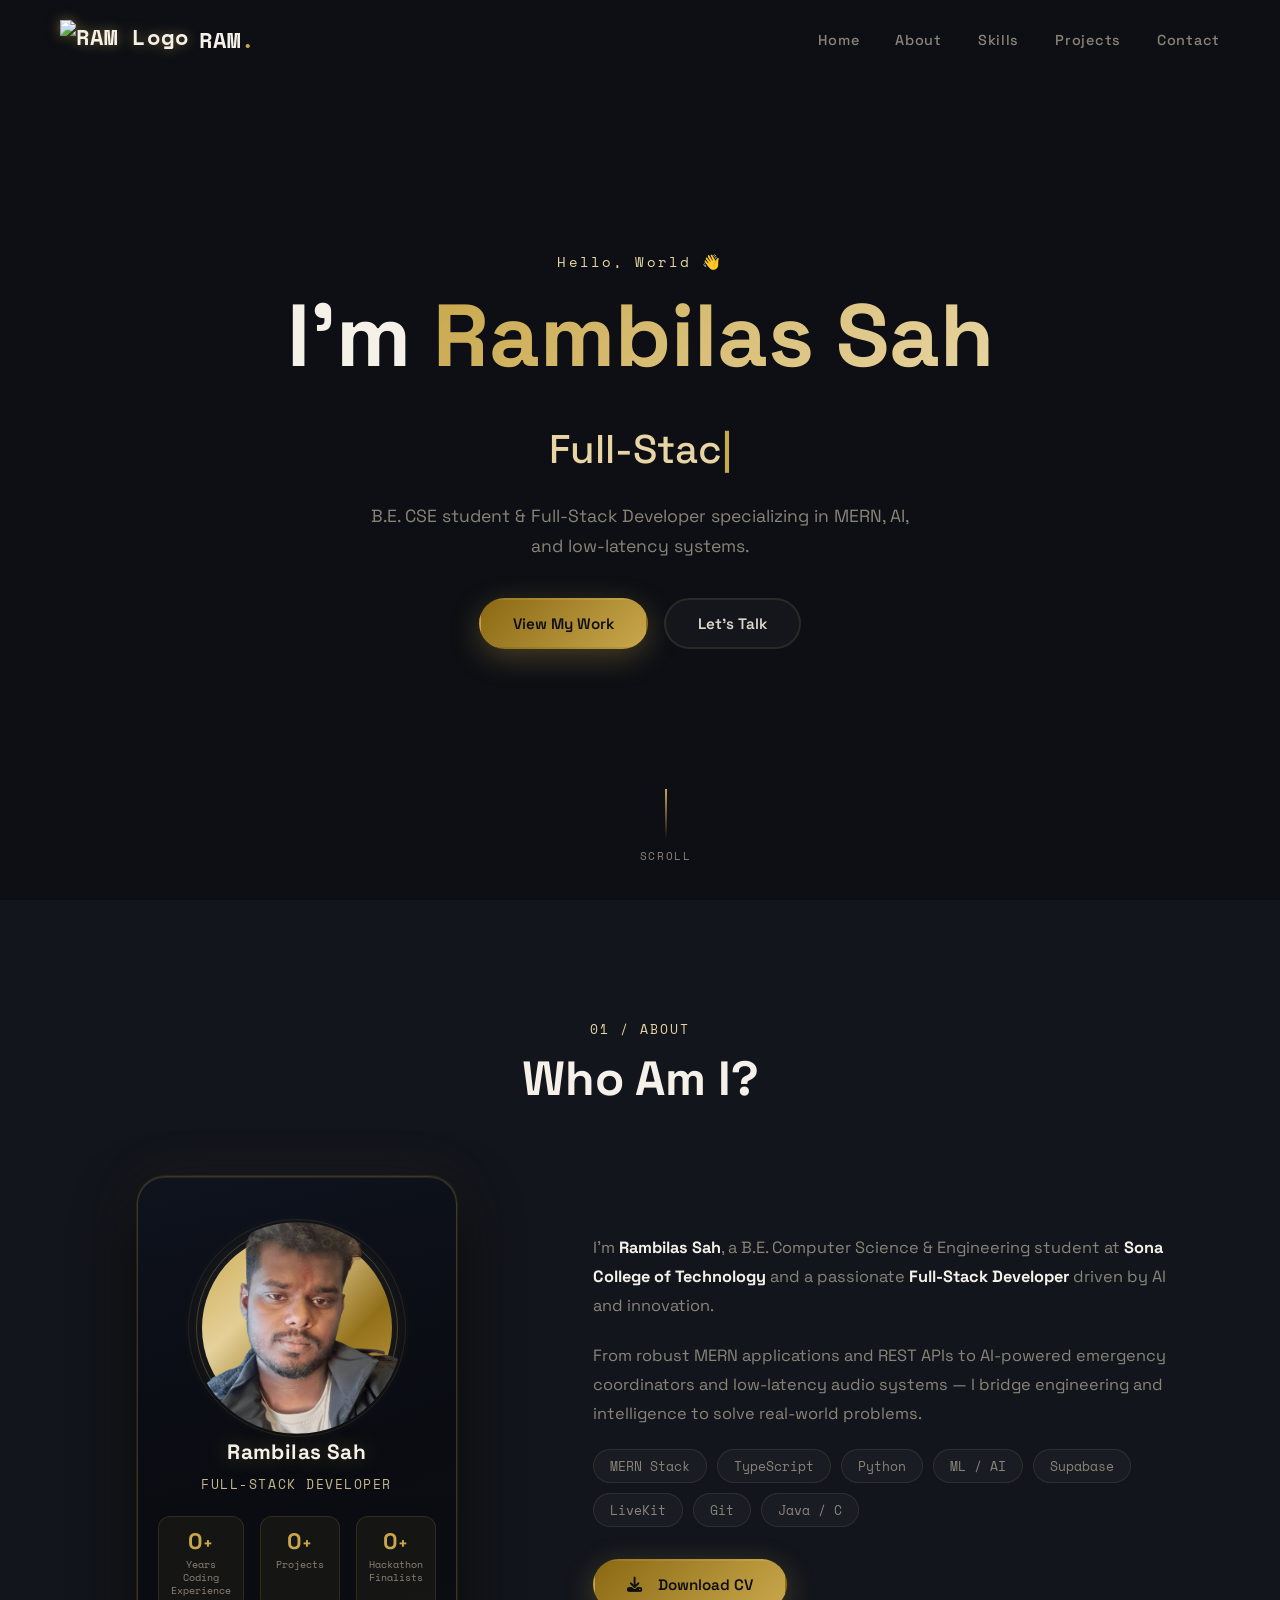
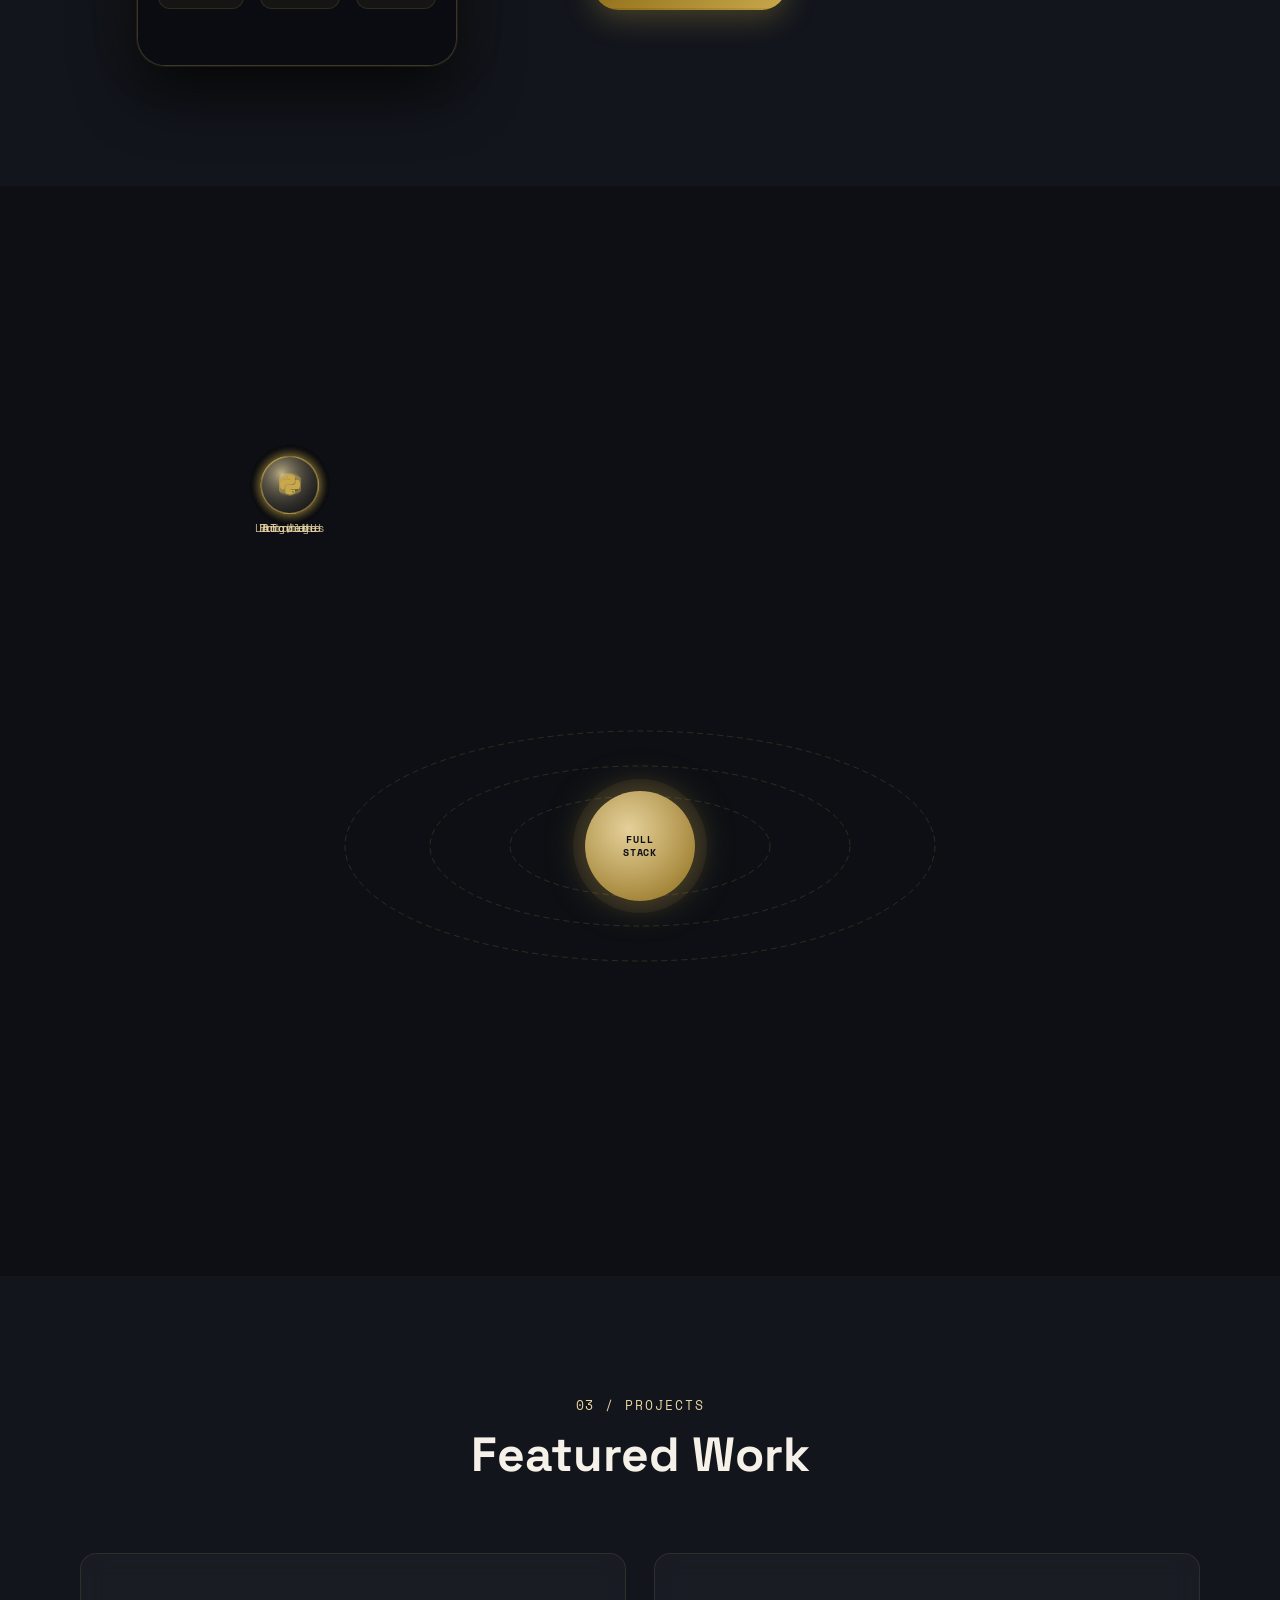
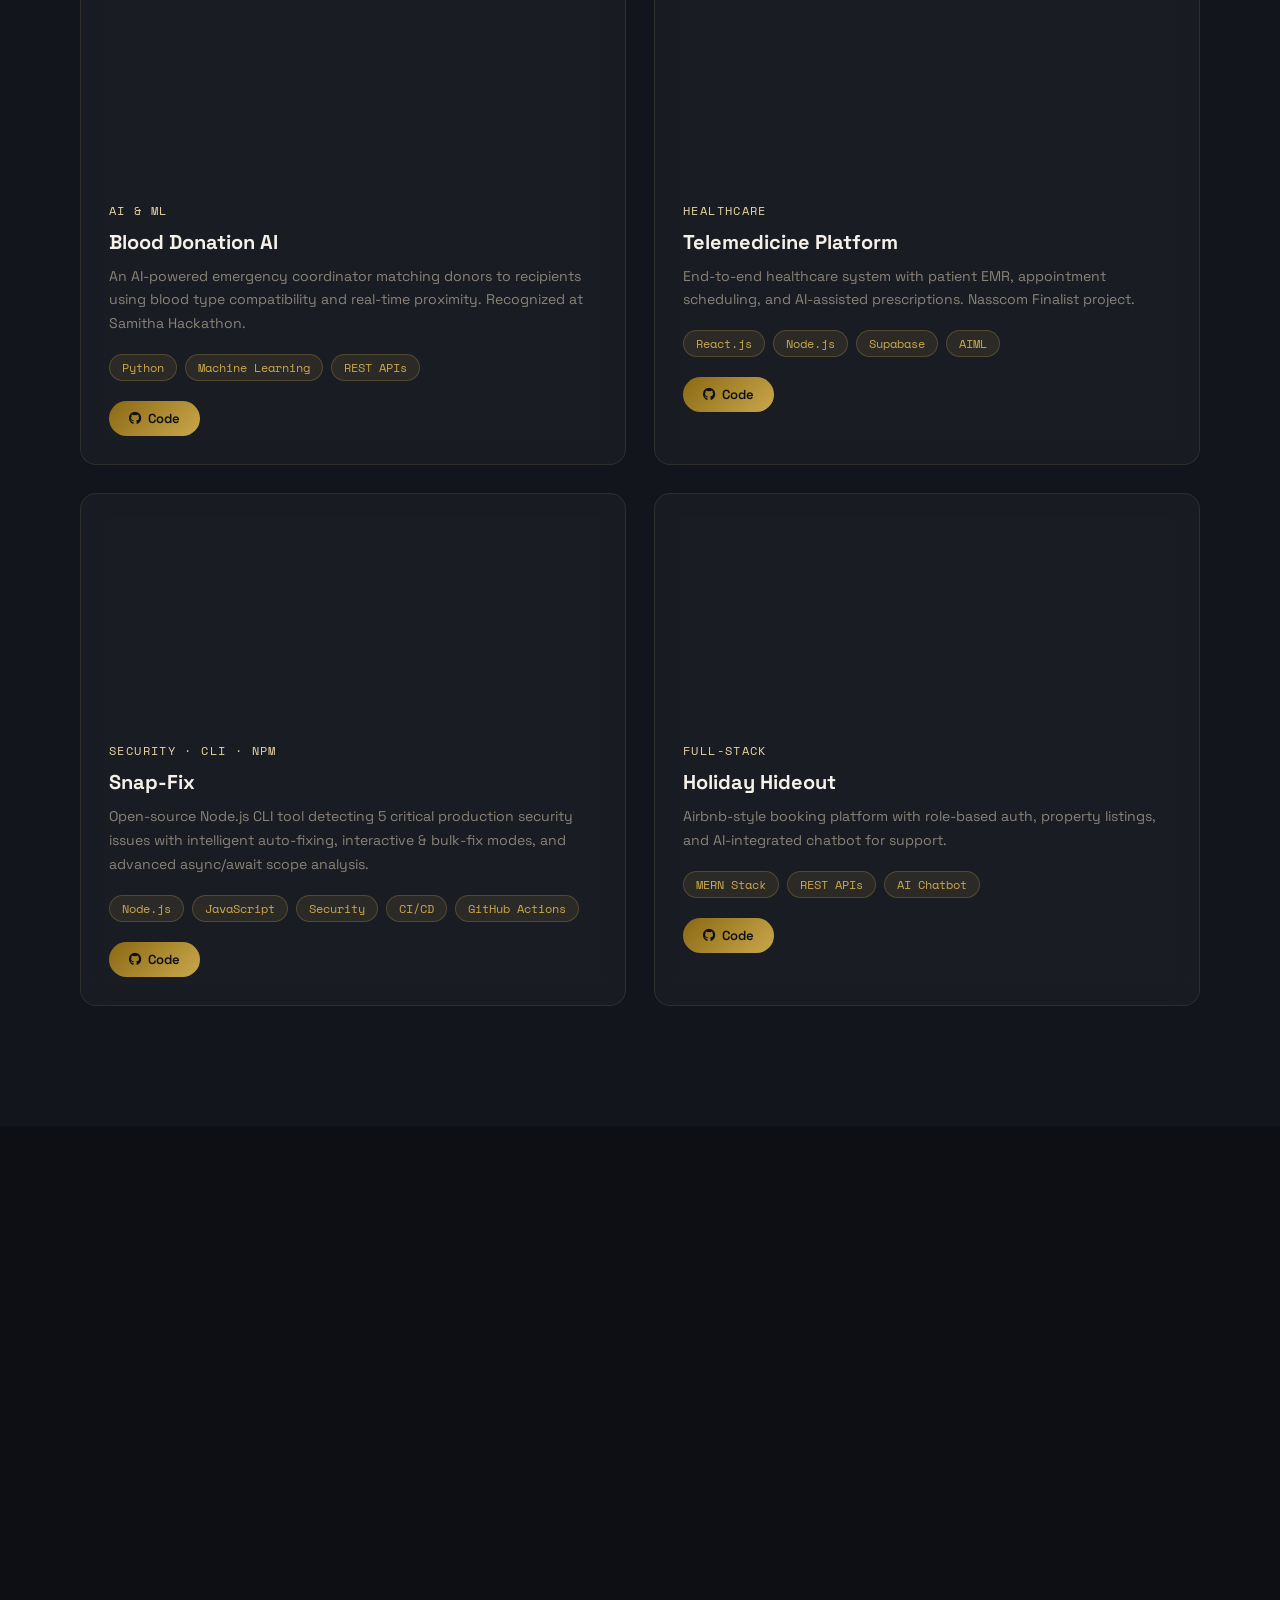
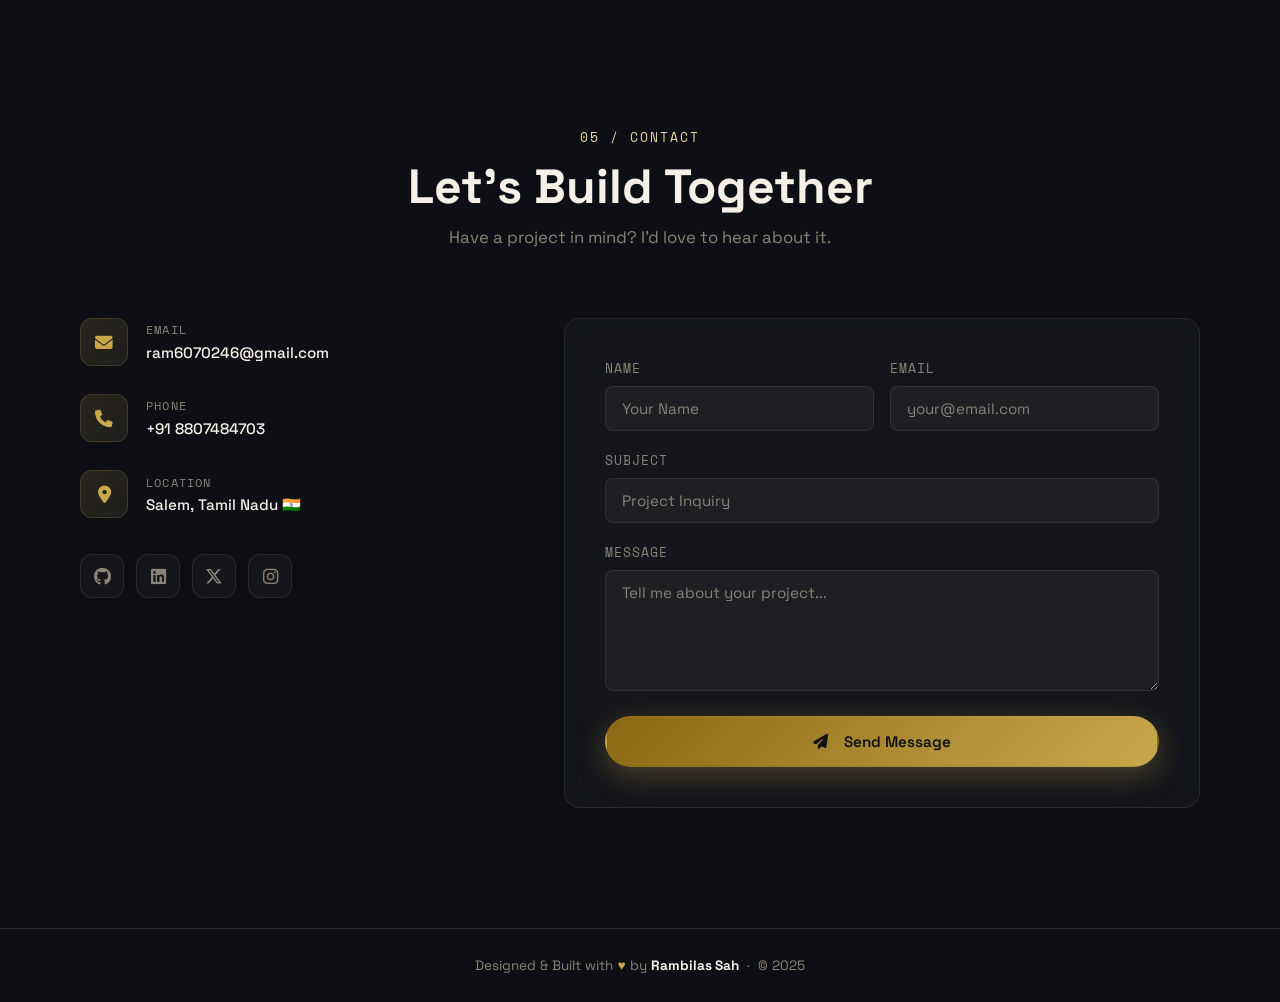
==== commit fe9737b8: "Profile updated" ====
--- a/index.html
+++ b/index.html
@@ -93,14 +93,15 @@
             <canvas id="aboutCanvas"></canvas>
             <div class="about-card-overlay">
               <div class="about-avatar-ring">
-                <div class="about-avatar">R</div>
+                <img src="profile.png" alt="Rambilas Sah" class="about-avatar-img" />
+                <div class="avatar-glow"></div>
               </div>
               <p class="about-card-name">Rambilas Sah</p>
               <p class="about-card-role">Full-Stack Developer</p>
               <div class="about-card-stats">
                 <div class="stat"><span class="stat-num" data-target="2">0</span><span>+</span><p>Years Coding Experience</p></div>
                 <div class="stat"><span class="stat-num" data-target="15">0</span><span>+</span><p>Projects</p></div>
-                <div class="stat"><span class="stat-num" data-target="2">0</span><span>+</span><p>Hackathon finalists</p></div>
+                <div class="stat"><span class="stat-num" data-target="2">0</span><span>+</span><p>Hackathon Finalists</p></div>
               </div>
             </div>
           </div>
--- a/style.css
+++ b/style.css
@@ -344,68 +344,135 @@
 }
 .about-card {
   position:relative;
-  width:320px; height:420px;
-  border-radius:24px;
+  width:320px; height:490px;
+  border-radius:28px;
   overflow:hidden;
   transform-style:preserve-3d;
   transition:transform .1s;
-  box-shadow:var(--shadow), var(--glow);
+  background: linear-gradient(160deg, #0f1420 0%, #0a0c12 60%, #0d1018 100%);
+  border:1px solid rgba(201,168,76,.25);
+  box-shadow:
+    0 0 0 1px rgba(201,168,76,.1),
+    0 25px 60px rgba(0,0,0,.8),
+    0 0 60px rgba(201,168,76,.08),
+    inset 0 1px 0 rgba(201,168,76,.15);
 }
 #aboutCanvas {
   position:absolute; inset:0;
   width:100%; height:100%;
+  opacity:.6;
 }
 .about-card-overlay {
   position:absolute; inset:0;
   display:flex; flex-direction:column;
   align-items:center; justify-content:center;
-  gap:12px;
-  background:linear-gradient(180deg,rgba(13,15,20,0) 0%,rgba(13,15,20,.88) 60%);
-  padding:24px;
-}
+  gap:10px;
+  padding:28px 20px;
+  background:linear-gradient(180deg,
+    rgba(10,12,18,.1) 0%,
+    rgba(10,12,18,.4) 40%,
+    rgba(10,12,18,.92) 70%
+  );
+}
+
+/* Avatar */
 .about-avatar-ring {
-  width:90px; height:90px;
+  position:relative;
+  width:190px; height:190px;
   border-radius:50%;
-  background:linear-gradient(135deg,var(--accent),var(--accent2));
   padding:3px;
-  margin-bottom:4px;
-}
-.about-avatar {
+  background:linear-gradient(135deg, #c9a84c, #e8d5a3, #8b6914, #c9a84c);
+  margin-bottom:6px;
+  flex-shrink:0;
+}
+.about-avatar-ring::before {
+  content:'';
+  position:absolute;
+  inset:-6px;
+  border-radius:50%;
+  background:transparent;
+  border:1px solid rgba(201,168,76,.3);
+  animation:ringPulse 2.5s ease-in-out infinite;
+}
+.about-avatar-ring::after {
+  content:'';
+  position:absolute;
+  inset:-14px;
+  border-radius:50%;
+  background:transparent;
+  border:1px solid rgba(201,168,76,.12);
+  animation:ringPulse 2.5s ease-in-out infinite .4s;
+}
+@keyframes ringPulse {
+  0%,100%{ opacity:.4; transform:scale(1); }
+  50%{     opacity:1;  transform:scale(1.04); }
+}
+.about-avatar-img {
   width:100%; height:100%;
   border-radius:50%;
-  background:var(--bg);
-  display:flex; align-items:center; justify-content:center;
-  font-size:2.2rem;
+  object-fit:cover;
+  object-position:center top;
+  display:block;
+  position:relative;
+  z-index:1;
+  transform:scale(1.15);
+  filter:contrast(1.1) brightness(0.9) saturate(0.95);
+}
+.avatar-glow {
+  position:absolute;
+  inset:-20px;
+  border-radius:50%;
+  background:radial-gradient(circle, rgba(201,168,76,.35) 0%, transparent 70%);
+  animation:avatarGlow 2.5s ease-in-out infinite;
+  pointer-events:none;
+  z-index:0;
+}
+@keyframes avatarGlow {
+  0%,100%{ opacity:.5; transform:scale(1); }
+  50%{     opacity:1;  transform:scale(1.1); }
+}
+
+.about-card-name {
+  font-size:1.3rem;
   font-weight:700;
   color:var(--white);
-}
-.about-card-name {
+  letter-spacing:.02em;
+  text-shadow:0 0 20px rgba(201,168,76,.4);
+}
+.about-card-role {
+  font-size:.8rem;
+  color:var(--accent2);
+  font-family:var(--mono);
+  letter-spacing:.12em;
+  text-transform:uppercase;
+  opacity:.85;
+}
+.about-card-stats {
+  display:flex; gap:16px;
+  margin-top:12px;
+  width:100%;
+  justify-content:center;
+}
+.stat {
+  text-align:center;
+  background:rgba(201,168,76,.06);
+  border:1px solid rgba(201,168,76,.15);
+  border-radius:12px;
+  padding:10px 12px;
+  flex:1;
+}
+.stat-num {
   font-size:1.4rem;
   font-weight:700;
   color:var(--white);
 }
-.about-card-role {
-  font-size:.85rem;
-  color:var(--accent2);
-  font-family:var(--mono);
-  letter-spacing:.1em;
-}
-.about-card-stats {
-  display:flex; gap:24px;
-  margin-top:8px;
-}
-.stat { text-align:center; }
-.stat-num {
-  font-size:1.6rem;
-  font-weight:700;
-  color:var(--white);
-}
 .stat span { color:var(--accent); font-weight:700; }
 .stat p {
-  font-size:.72rem;
-  color:var(--text-muted);
-  margin-top:2px;
-  font-family:var(--mono);
+  font-size:.62rem;
+  color:var(--text-muted);
+  margin-top:3px;
+  font-family:var(--mono);
+  line-height:1.3;
 }
 
 /* About text */
@@ -702,6 +769,15 @@
   font-size:.75rem;
   color:var(--accent);
   font-family:var(--mono);
+  cursor:default;
+  transition:background var(--transition), border-color var(--transition), color var(--transition), transform var(--transition), box-shadow var(--transition);
+}
+.project-tech span:hover {
+  background:rgba(201,168,76,.22);
+  border-color:var(--accent);
+  color:var(--white);
+  transform:translateY(-3px) scale(1.08);
+  box-shadow:0 6px 20px rgba(201,168,76,.3);
 }
 .project-links { display:flex; gap:12px; }
 .proj-btn {
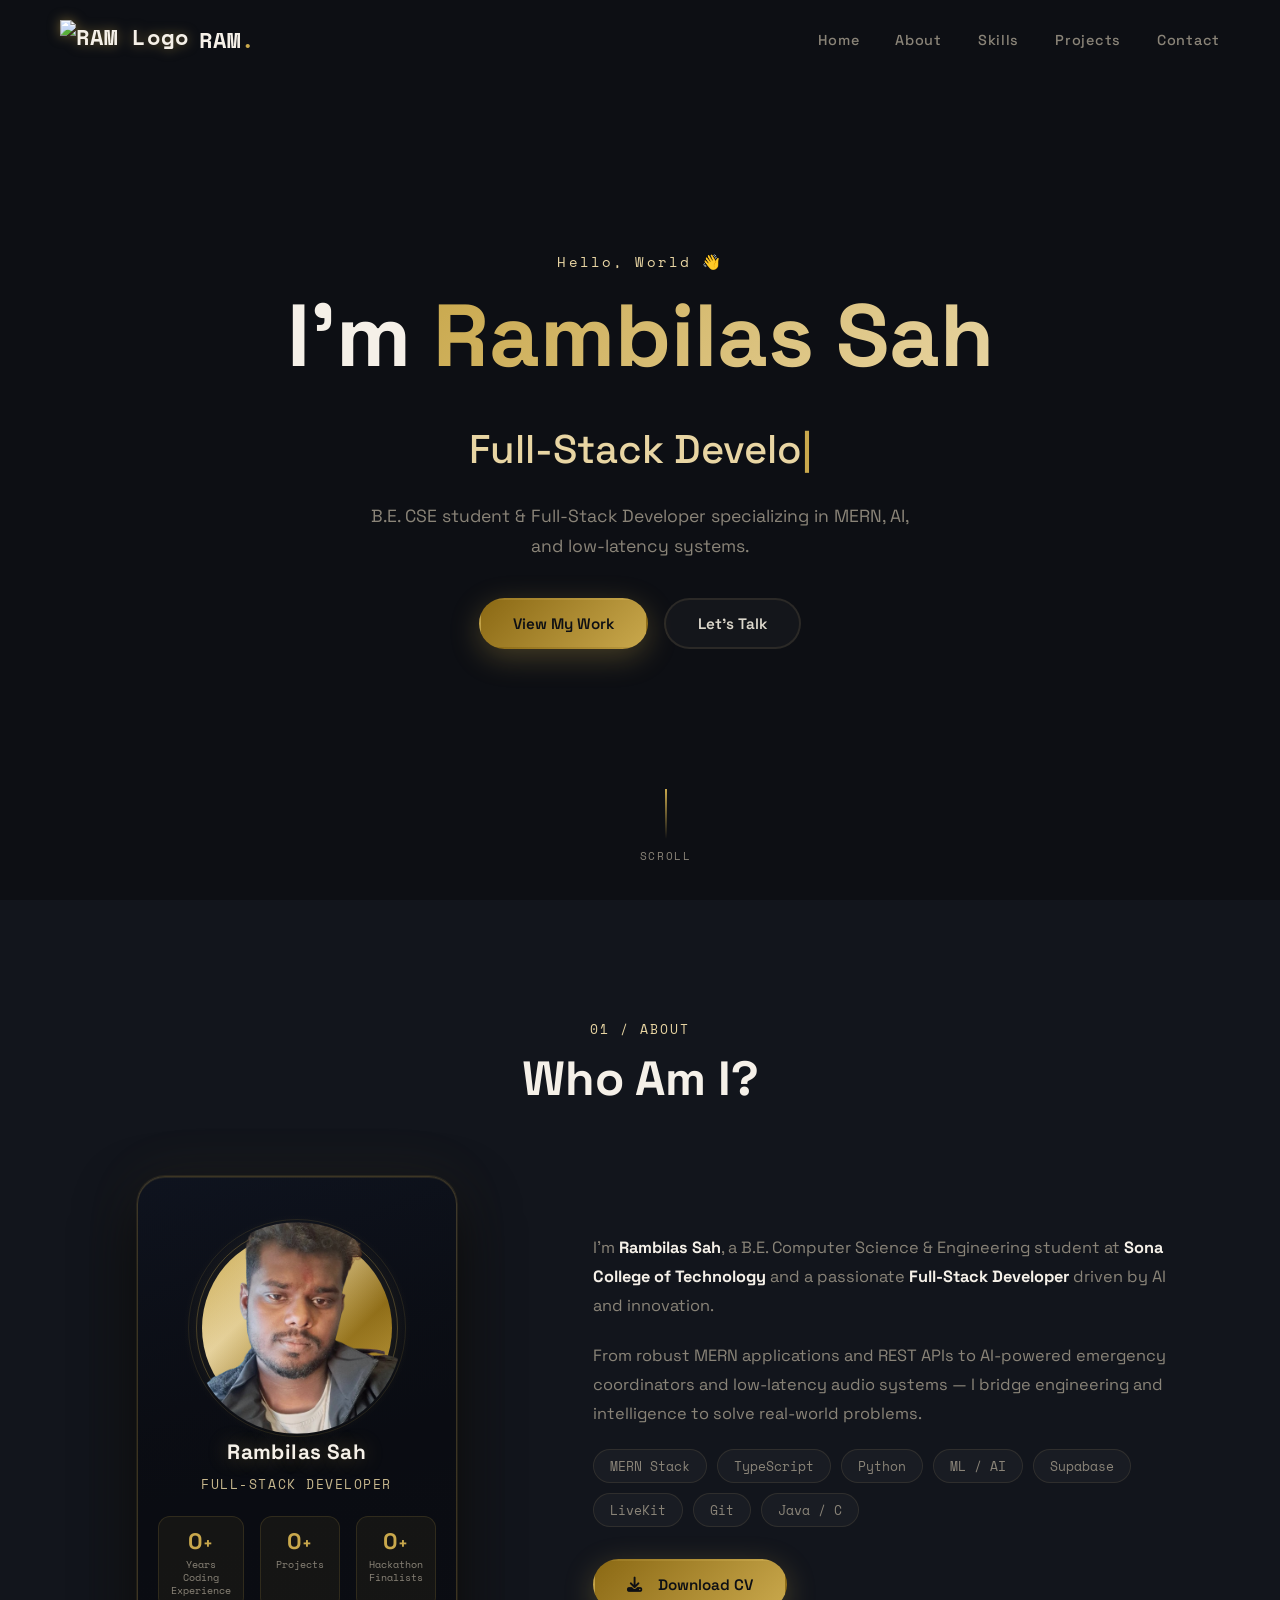
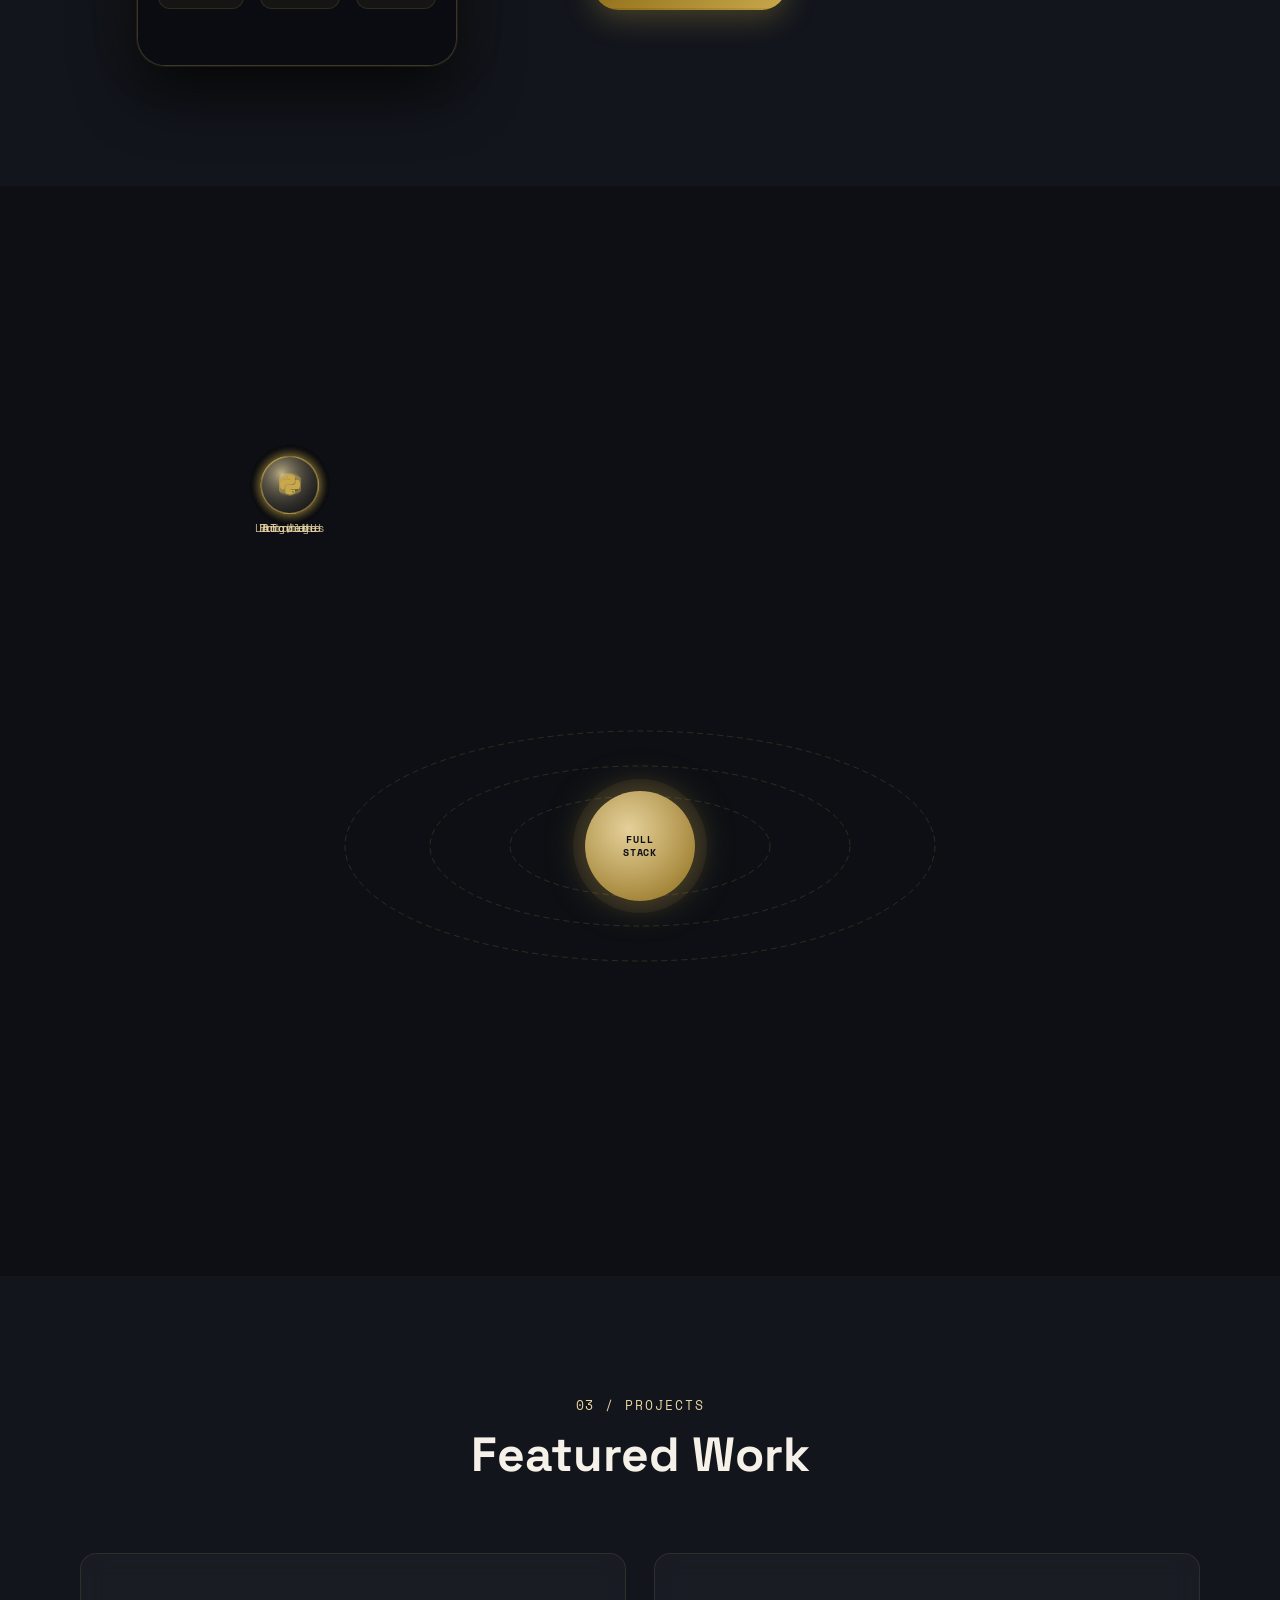
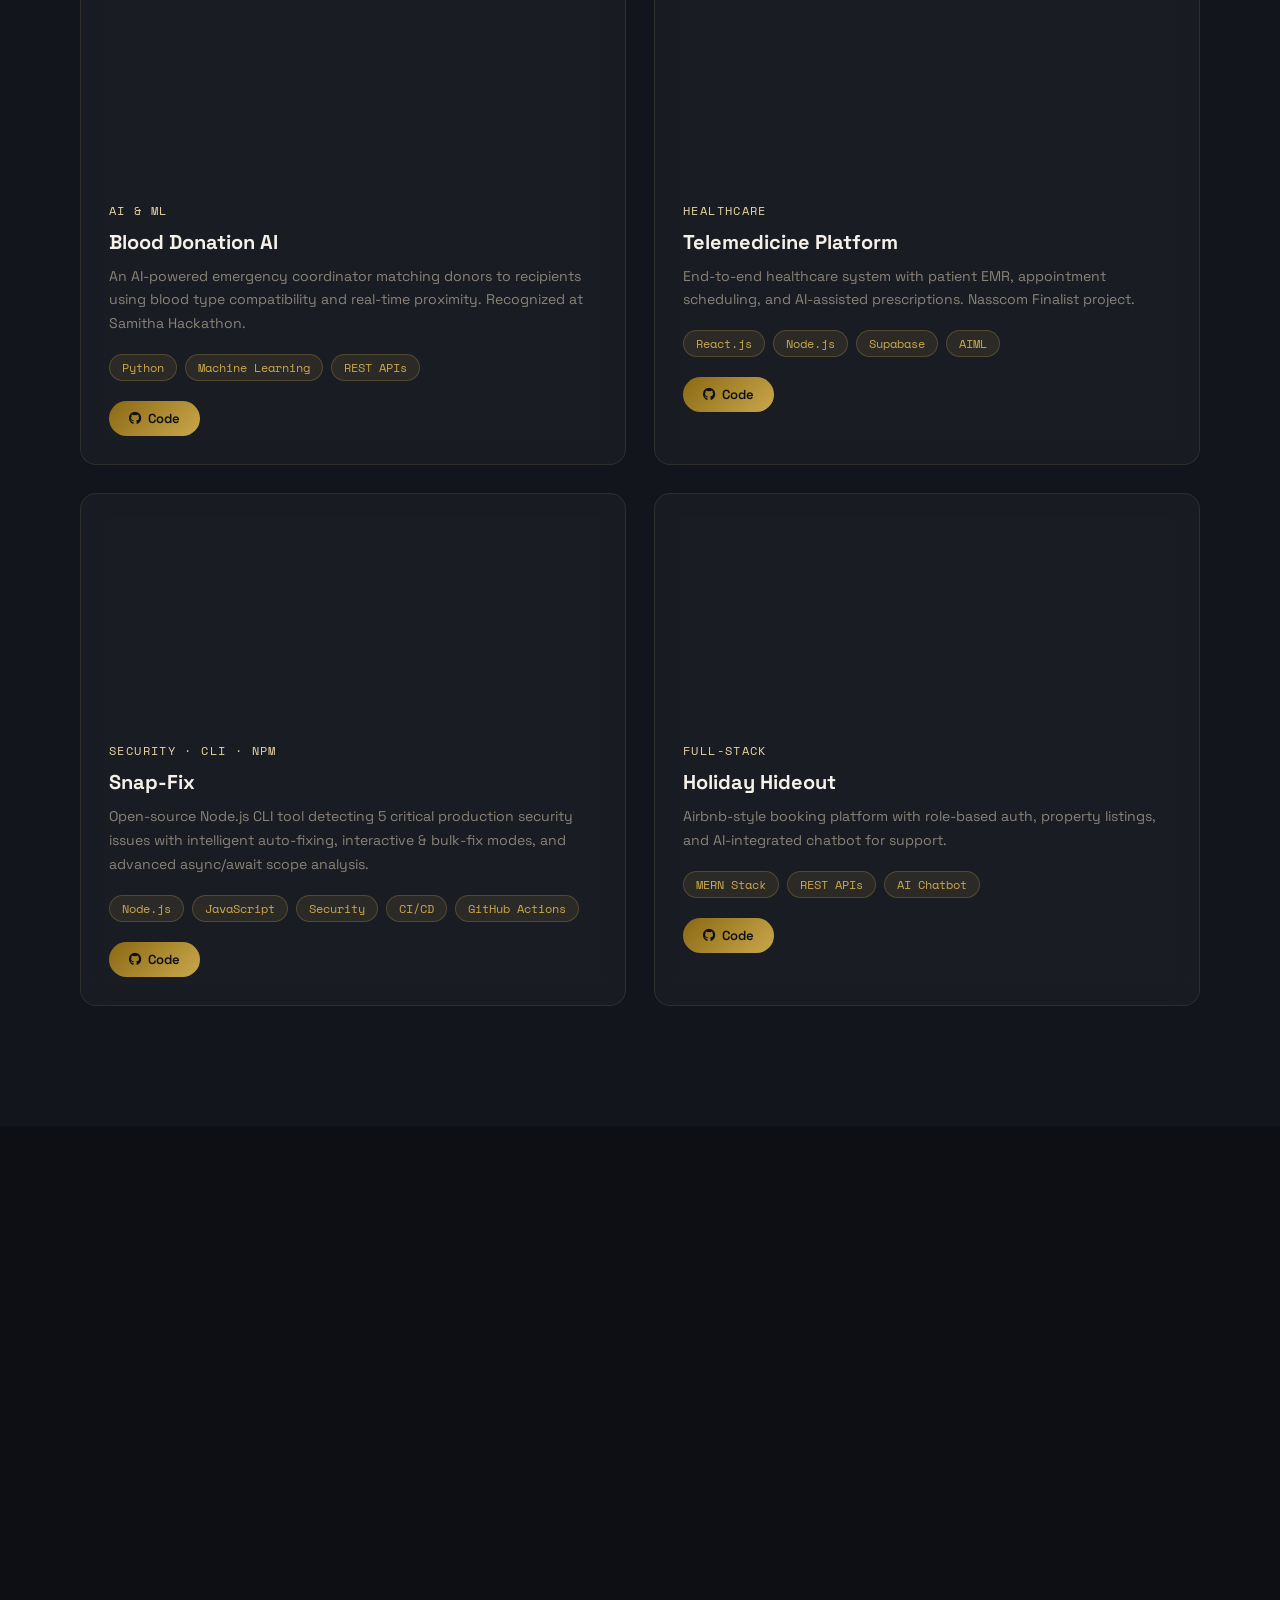
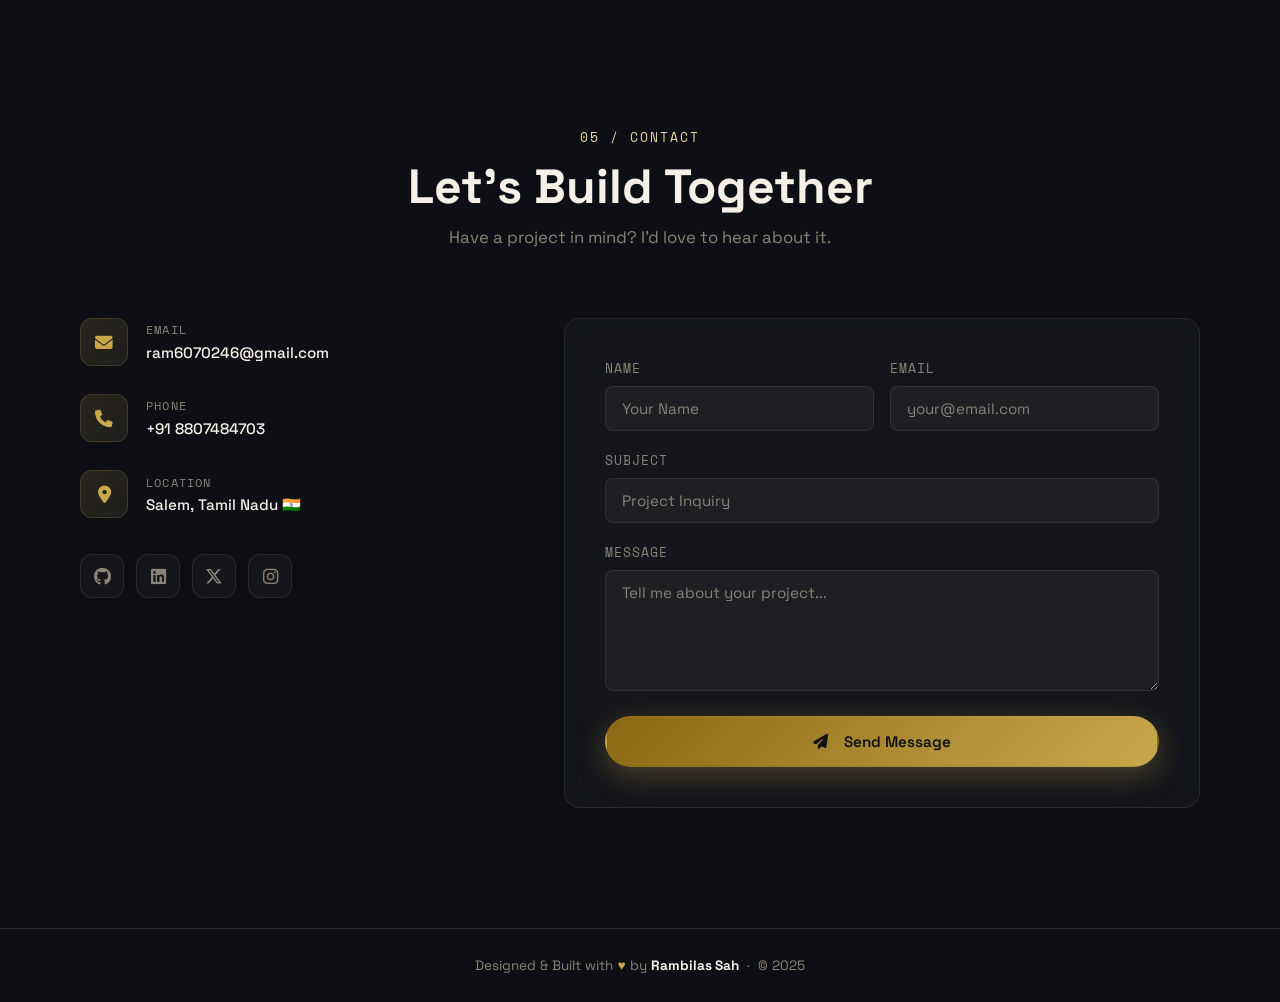
==== commit 33cfc2b3: "updated" ====
--- a/index.html
+++ b/index.html
@@ -368,7 +368,7 @@
           <div class="social-links">
             <a href="https://github.com/Ram-sah19" target="_blank" class="social-btn" aria-label="GitHub"><i class="fa-brands fa-github"></i></a>
             <a href="https://www.linkedin.com/in/rambilas-sah-3610192a4/" target="_blank" class="social-btn" aria-label="LinkedIn"><i class="fa-brands fa-linkedin"></i></a>
-            <a href="#" class="social-btn" aria-label="Twitter"><i class="fa-brands fa-x-twitter"></i></a>
+            <a href="https://x.com/ram_sah02" class="social-btn" aria-label="Twitter"><i class="fa-brands fa-x-twitter"></i></a>
             <a href="https://www.instagram.com/ram.sah02_/" target="_blank" class="social-btn" aria-label="Instagram"><i class="fa-brands fa-instagram"></i></a>
           </div>
         </div>
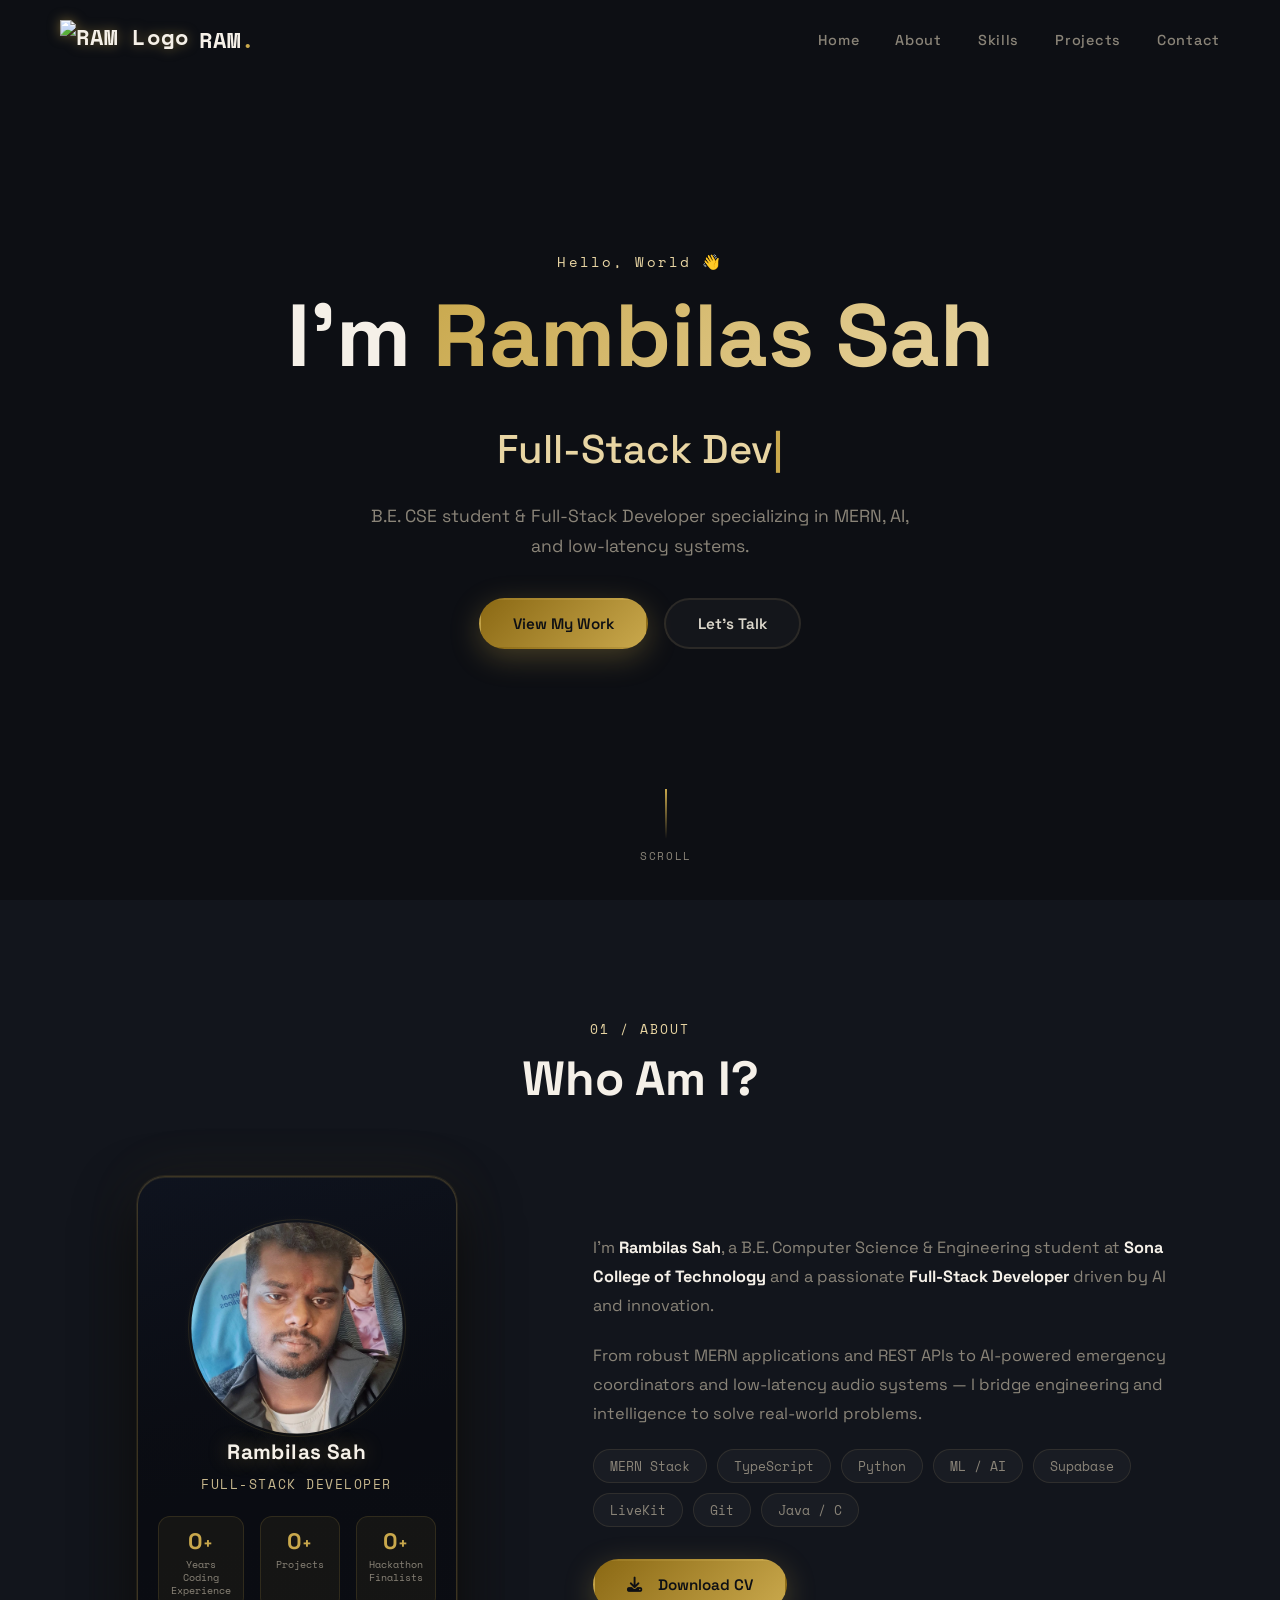
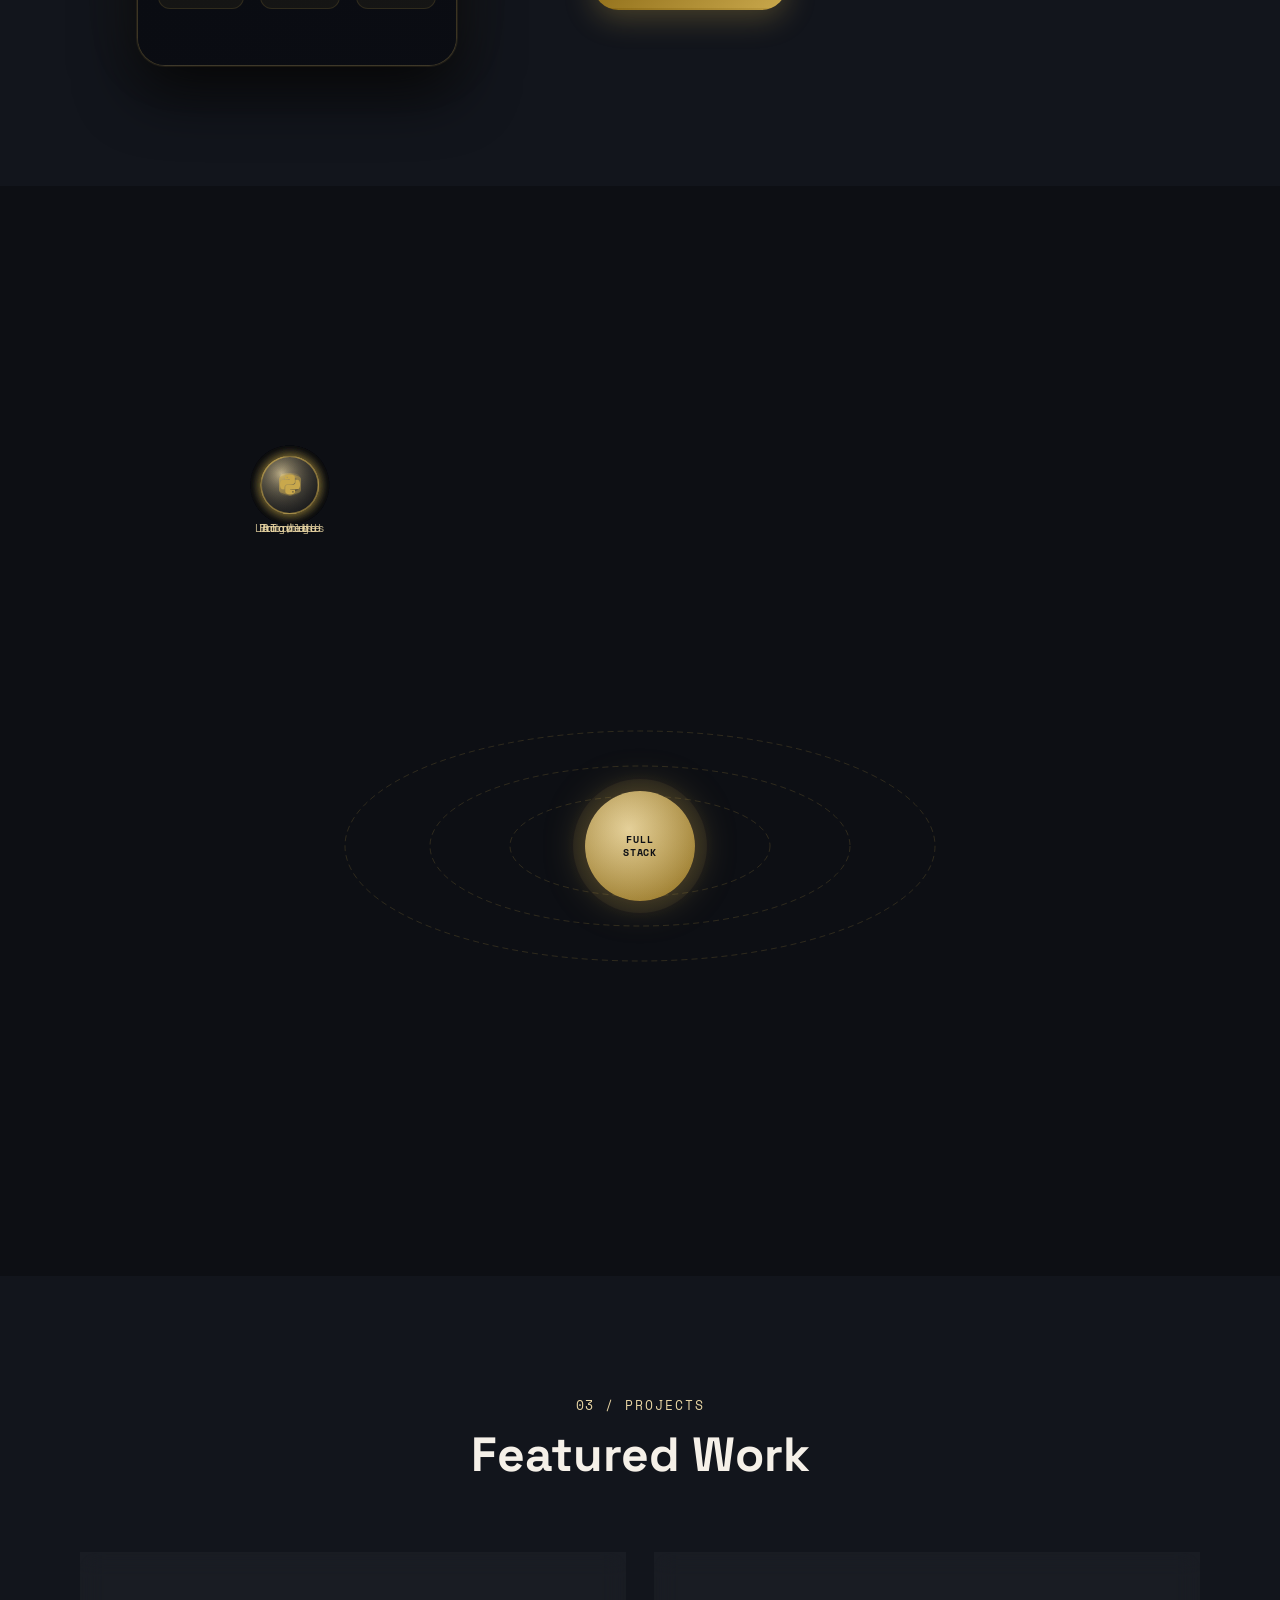
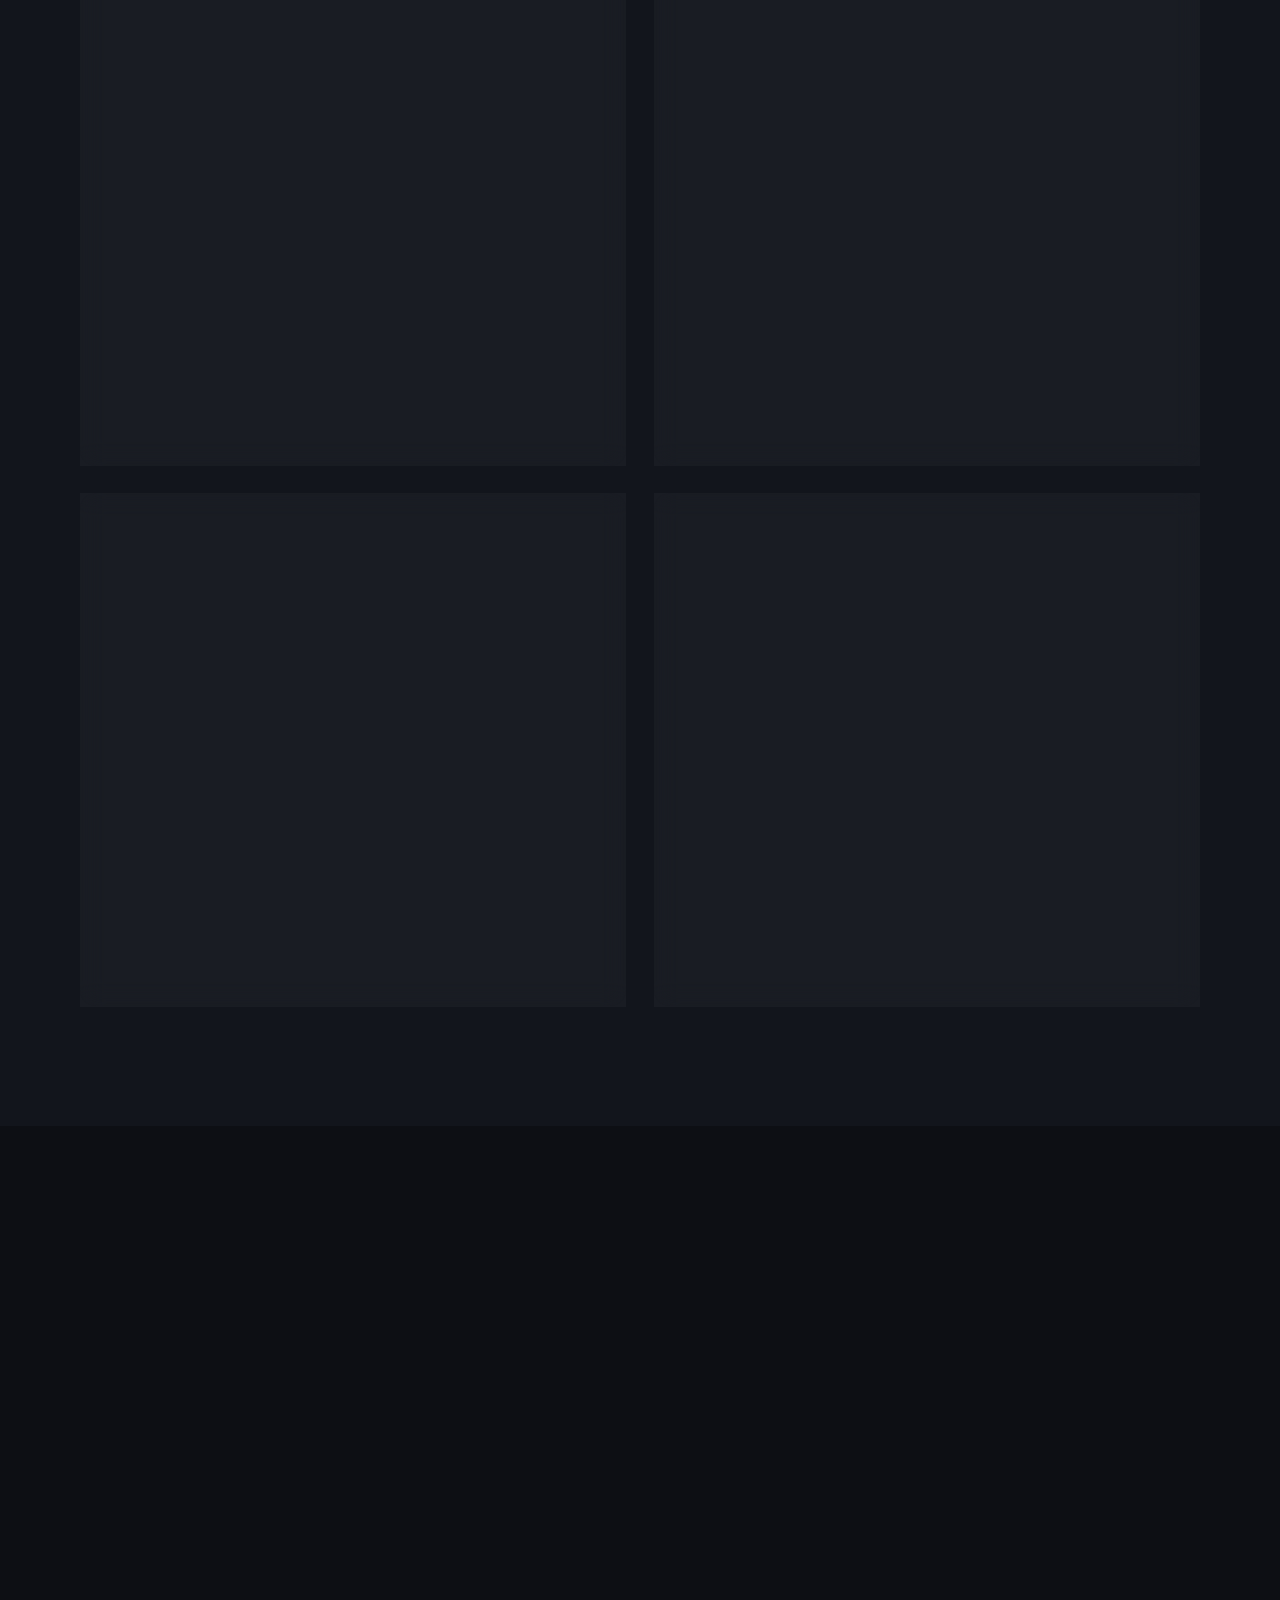
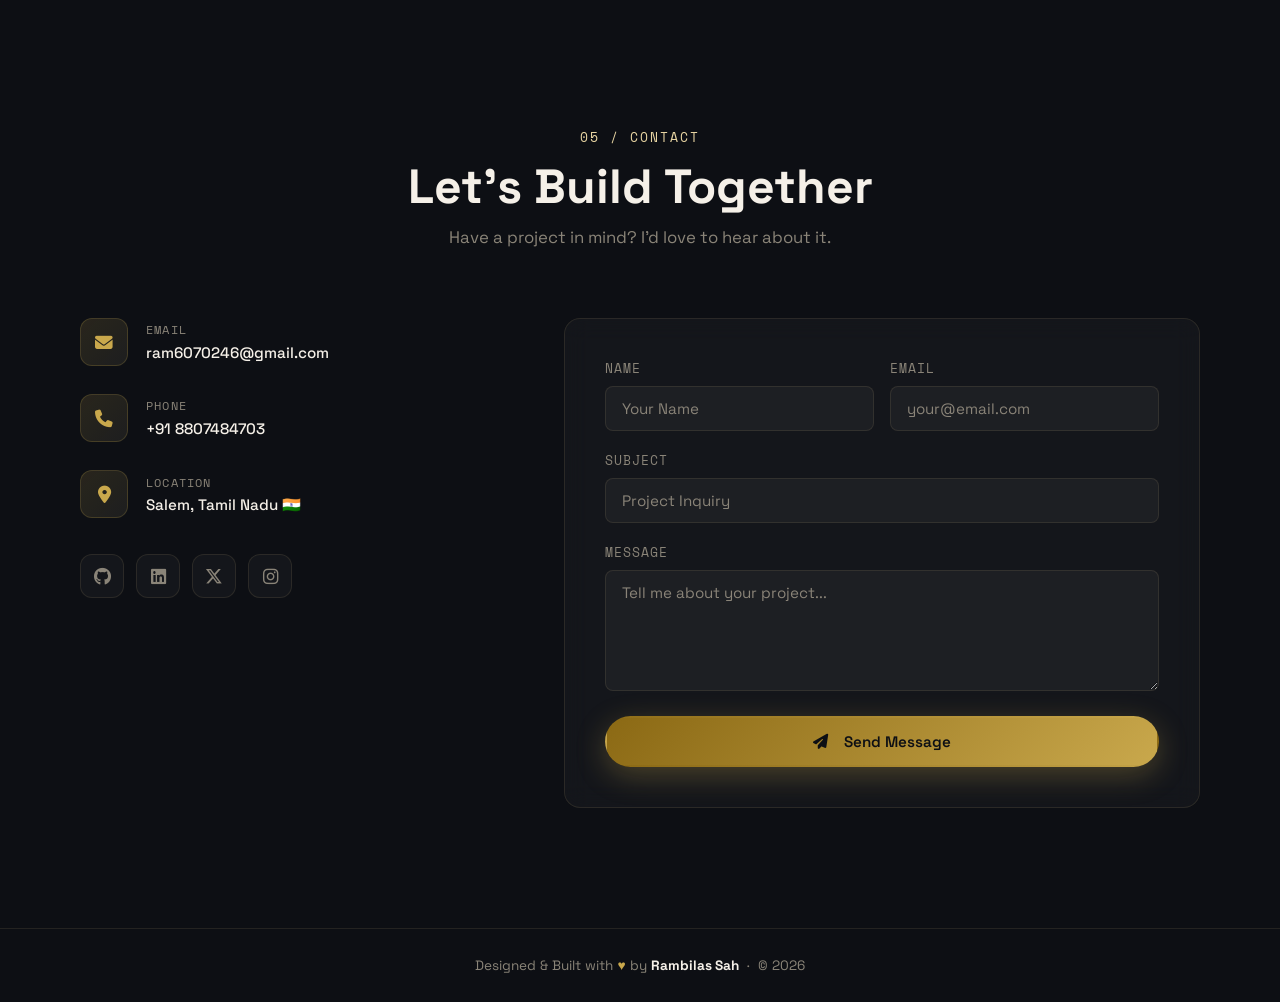
==== commit 5a079595: "Resume & Profile Update" ====
--- a/index.html
+++ b/index.html
@@ -93,7 +93,7 @@
             <canvas id="aboutCanvas"></canvas>
             <div class="about-card-overlay">
               <div class="about-avatar-ring">
-                <img src="profile.png" alt="Rambilas Sah" class="about-avatar-img" />
+                <img src="profile.jpg" alt="Rambilas Sah" class="about-avatar-img" />
                 <div class="avatar-glow"></div>
               </div>
               <p class="about-card-name">Rambilas Sah</p>
@@ -404,7 +404,7 @@
 
   <!-- ── FOOTER ── -->
   <footer>
-    <p>Designed &amp; Built with <span class="accent">♥</span> by <strong>Rambilas Sah</strong> &nbsp;·&nbsp; © 2025</p>
+    <p>Designed &amp; Built with <span class="accent">♥</span> by <strong>Rambilas Sah</strong> &nbsp;·&nbsp; © 2026</p>
   </footer>
 
   <!-- Three.js CDN -->
